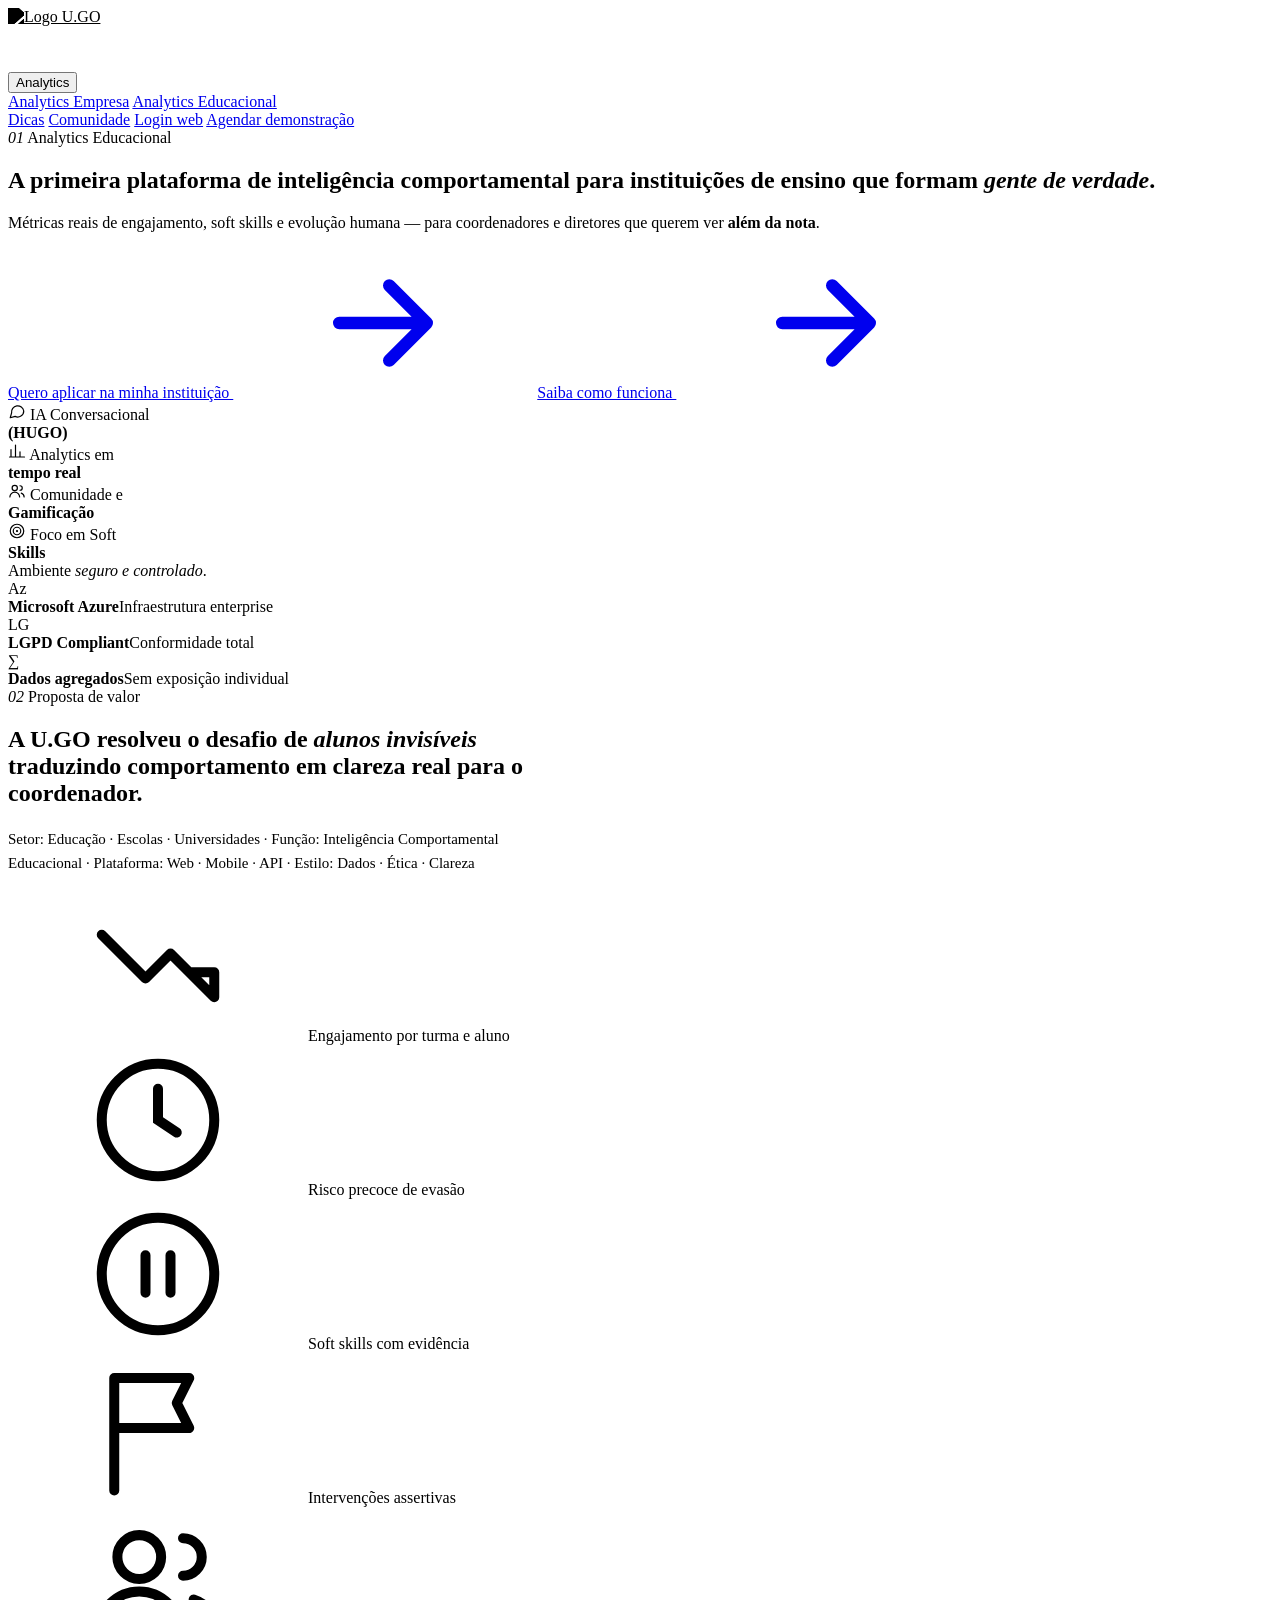
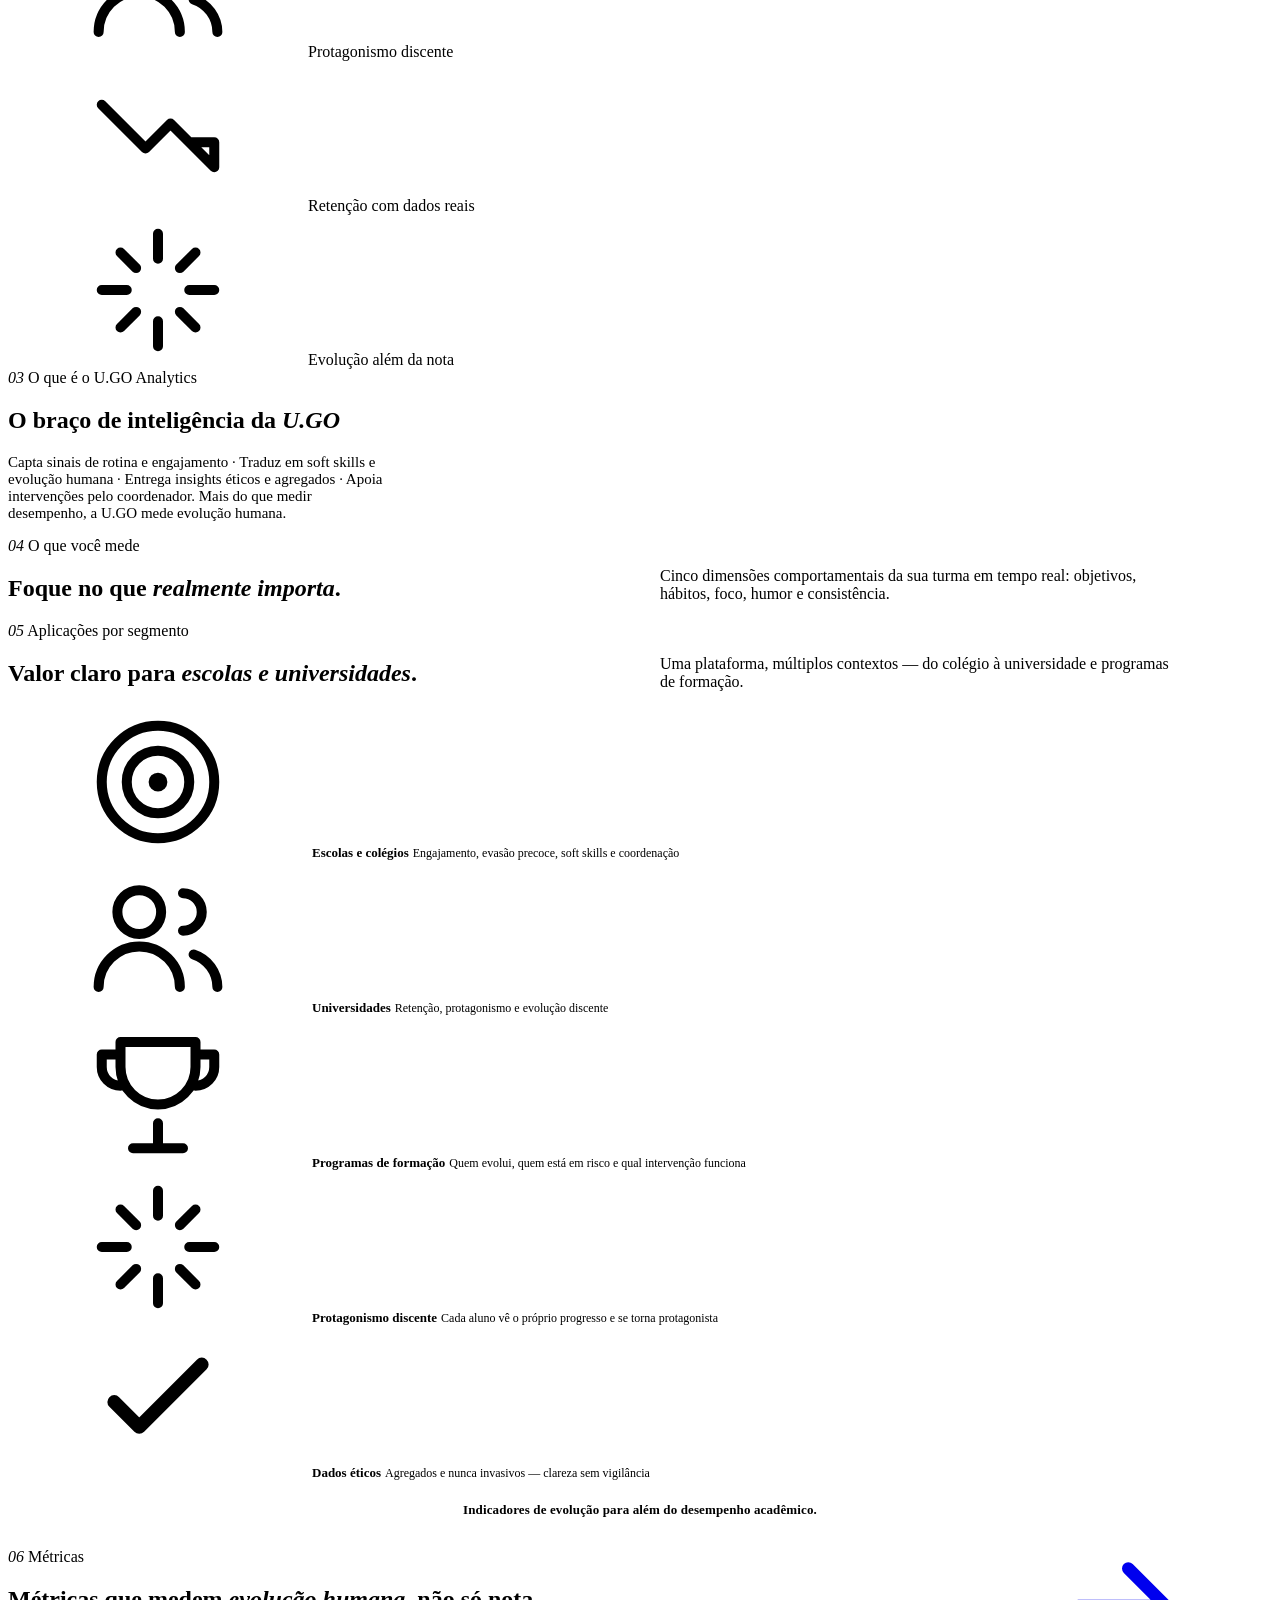
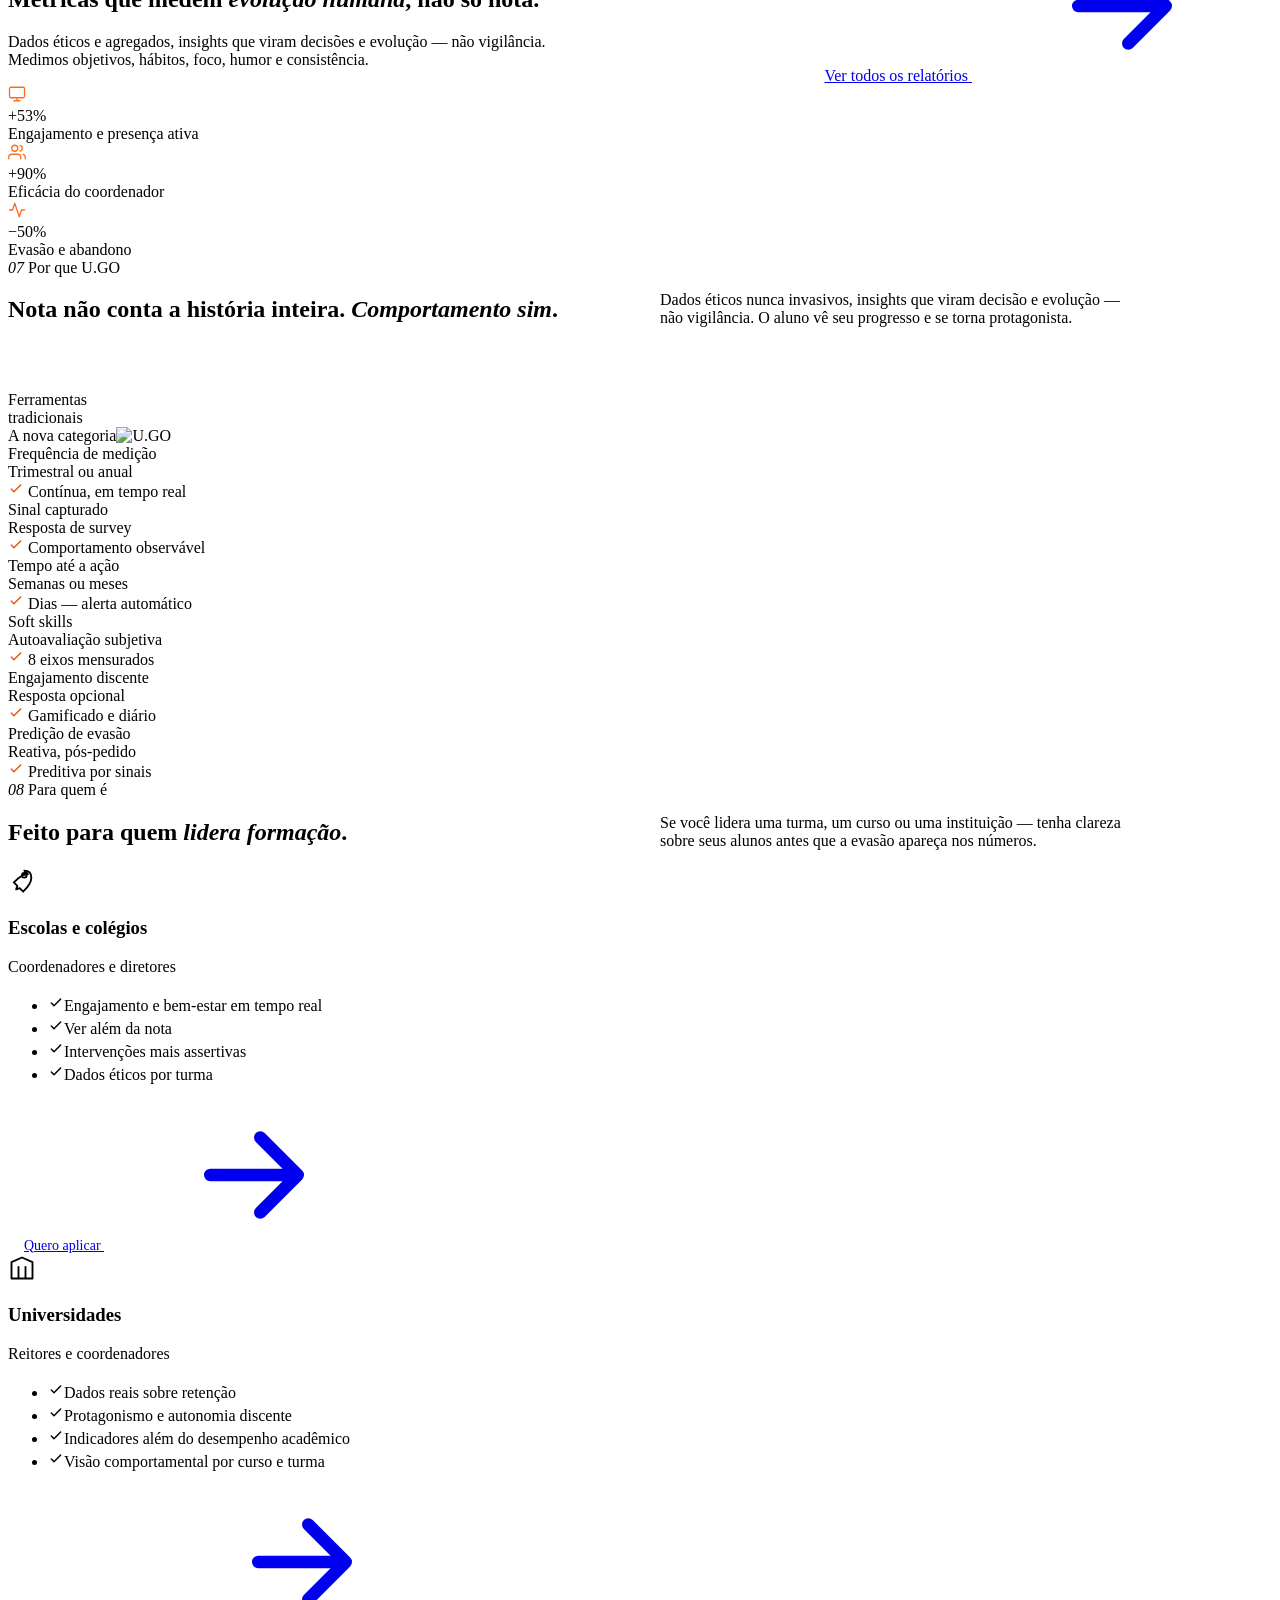
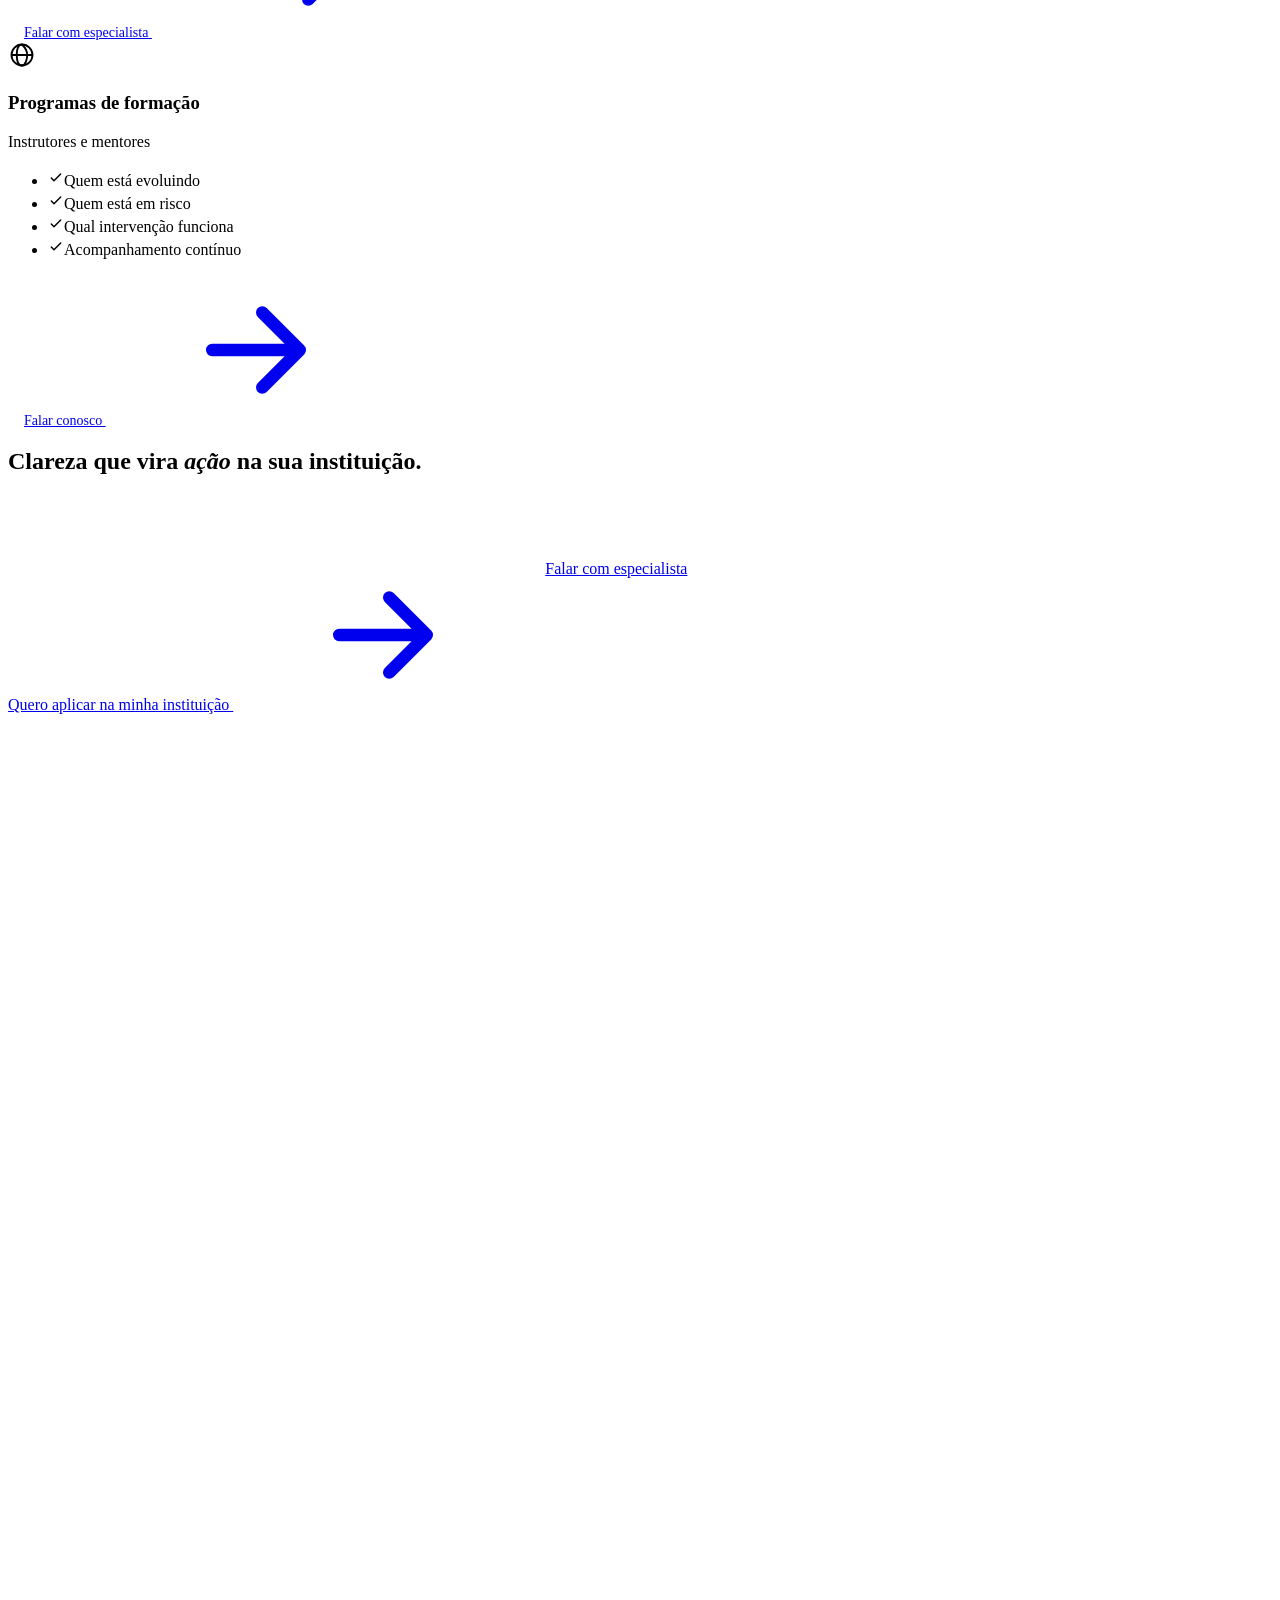
==== analytics-educacional/index.html @ 36e44393 "fix: add base href to index.html pages for correct CSS path resolution" ====
<!DOCTYPE html>
<html lang="pt-BR">
<head>
<meta charset="UTF-8">
<meta name="viewport" content="width=device-width, initial-scale=1.0">
<base href="/analytics-educacional/">
<title>U.GO Analytics Educacional — Inteligência comportamental para escolas e universidades</title>
<meta name="description" content="Métricas reais de engajamento, soft skills e evolução humana para coordenadores e diretores — sem expor o aluno individualmente.">
<link rel="canonical" href="https://www.ugoapp.com.br/analytics-educacional.html">
<link rel="icon" type="image/png" href="/ugo-logo.png" sizes="any">
<link rel="preconnect" href="https://fonts.googleapis.com">
<link rel="preconnect" href="https://fonts.gstatic.com" crossorigin>
<link href="https://fonts.googleapis.com/css2?family=Manrope:wght@300;400;500;600;700;800&family=Instrument+Serif:ital@0;1&display=swap" rel="stylesheet">
<link rel="stylesheet" href="styles.css?v=4">
<link rel="stylesheet" href="components/hero-visual.css">
<link rel="stylesheet" href="components/risco-panel.css">
<link rel="stylesheet" href="components/agentes-cards.css">
<link rel="stylesheet" href="components/softskills.css">
<link rel="stylesheet" href="components/comunidade.css">
<link rel="stylesheet" href="components/analytics-cards.css">
<link rel="stylesheet" href="components/cta-visual.css">
</head>
<body data-i18n-page="educacional">

<!-- ============================================
     SVG icon symbols (referenced via <use>)
============================================ -->
<svg width="0" height="0" style="position:absolute" aria-hidden="true">
  <defs>
    <symbol id="i-arrow-right" viewBox="0 0 24 24"><path d="M5 12h14M13 6l6 6-6 6" fill="none" stroke="currentColor" stroke-width="2" stroke-linecap="round" stroke-linejoin="round"/></symbol>
    <symbol id="i-arrow-up" viewBox="0 0 24 24"><path d="M12 19V5M6 11l6-6 6 6" fill="none" stroke="currentColor" stroke-width="2" stroke-linecap="round" stroke-linejoin="round"/></symbol>
    <symbol id="i-arrow-down" viewBox="0 0 24 24"><path d="M12 5v14M6 13l6 6 6-6" fill="none" stroke="currentColor" stroke-width="2" stroke-linecap="round" stroke-linejoin="round"/></symbol>
    <symbol id="i-chat" viewBox="0 0 24 24"><path d="M21 12a8 8 0 0 1-11.5 7.2L3 21l1.8-6.5A8 8 0 1 1 21 12Z" fill="none" stroke="currentColor" stroke-width="1.6" stroke-linecap="round" stroke-linejoin="round"/></symbol>
    <symbol id="i-bars" viewBox="0 0 24 24"><path d="M4 20V10M10 20V4M16 20v-7M22 20H2" fill="none" stroke="currentColor" stroke-width="1.6" stroke-linecap="round" stroke-linejoin="round"/></symbol>
    <symbol id="i-users" viewBox="0 0 24 24"><circle cx="9" cy="8" r="3.5" fill="none" stroke="currentColor" stroke-width="1.6"/><path d="M2.5 20a6.5 6.5 0 0 1 13 0M16 11a3 3 0 1 0 0-6M21.5 20a5.5 5.5 0 0 0-3.8-5.2" fill="none" stroke="currentColor" stroke-width="1.6" stroke-linecap="round"/></symbol>
    <symbol id="i-target" viewBox="0 0 24 24"><circle cx="12" cy="12" r="9" fill="none" stroke="currentColor" stroke-width="1.6"/><circle cx="12" cy="12" r="5" fill="none" stroke="currentColor" stroke-width="1.6"/><circle cx="12" cy="12" r="1.5" fill="currentColor"/></symbol>
    <symbol id="i-trend-down" viewBox="0 0 24 24"><path d="M3 7l7 7 4-4 7 7M21 17v-4h-4" fill="none" stroke="currentColor" stroke-width="1.6" stroke-linecap="round" stroke-linejoin="round"/></symbol>
    <symbol id="i-clock" viewBox="0 0 24 24"><circle cx="12" cy="12" r="9" fill="none" stroke="currentColor" stroke-width="1.6"/><path d="M12 7v5l3 2" fill="none" stroke="currentColor" stroke-width="1.6" stroke-linecap="round"/></symbol>
    <symbol id="i-pause" viewBox="0 0 24 24"><circle cx="12" cy="12" r="9" fill="none" stroke="currentColor" stroke-width="1.6"/><path d="M10 9v6M14 9v6" fill="none" stroke="currentColor" stroke-width="1.6" stroke-linecap="round"/></symbol>
    <symbol id="i-flag" viewBox="0 0 24 24"><path d="M5 22V4M5 4h12l-2 4 2 4H5" fill="none" stroke="currentColor" stroke-width="1.6" stroke-linecap="round" stroke-linejoin="round"/></symbol>
    <symbol id="i-handshake" viewBox="0 0 24 24"><path d="M3 12l4-4 3 2 3-3 3 3 5-1v6l-4 4-2-2-3 3-3-3-3 2-3-3z" fill="none" stroke="currentColor" stroke-width="1.6" stroke-linecap="round" stroke-linejoin="round"/></symbol>
    <symbol id="i-spark" viewBox="0 0 24 24"><path d="M12 3v4M12 17v4M3 12h4M17 12h4M6 6l2.5 2.5M15.5 15.5L18 18M18 6l-2.5 2.5M8.5 15.5L6 18" fill="none" stroke="currentColor" stroke-width="1.6" stroke-linecap="round"/></symbol>
    <symbol id="i-leaf" viewBox="0 0 24 24"><path d="M20 4c0 8-6 14-14 14v2M20 4c-7 0-12 4-14 10" fill="none" stroke="currentColor" stroke-width="1.6" stroke-linecap="round" stroke-linejoin="round"/></symbol>
    <symbol id="i-shield" viewBox="0 0 24 24"><path d="M12 3l8 3v6c0 5-4 8-8 9-4-1-8-4-8-9V6l8-3z" fill="none" stroke="currentColor" stroke-width="1.6" stroke-linecap="round" stroke-linejoin="round"/></symbol>
    <symbol id="i-brain" viewBox="0 0 24 24"><path d="M9 4a3 3 0 0 0-3 3v1a3 3 0 0 0-1 5 3 3 0 0 0 1 5v1a3 3 0 0 0 3 3M15 4a3 3 0 0 1 3 3v1a3 3 0 0 1 1 5 3 3 0 0 1-1 5v1a3 3 0 0 1-3 3M9 4v18M15 4v18" fill="none" stroke="currentColor" stroke-width="1.6" stroke-linecap="round" stroke-linejoin="round"/></symbol>
    <symbol id="i-check" viewBox="0 0 24 24"><path d="M5 12l4 4 10-10" fill="none" stroke="currentColor" stroke-width="2.2" stroke-linecap="round" stroke-linejoin="round"/></symbol>
    <symbol id="i-fire" viewBox="0 0 24 24"><path d="M12 3c1 4 5 5 5 10a5 5 0 1 1-10 0c0-3 2-4 2-7 2 1 3 0 3-3z" fill="none" stroke="currentColor" stroke-width="1.6" stroke-linecap="round" stroke-linejoin="round"/></symbol>
    <symbol id="i-trophy" viewBox="0 0 24 24"><path d="M8 21h8M12 17v4M6 4h12v4a6 6 0 0 1-12 0V4zM6 6H3v2a3 3 0 0 0 3 3M18 6h3v2a3 3 0 0 1-3 3" fill="none" stroke="currentColor" stroke-width="1.6" stroke-linecap="round" stroke-linejoin="round"/></symbol>
    <symbol id="i-gift" viewBox="0 0 24 24"><path d="M4 9h16v4H4zM4 13v8h16v-8M12 9v12M9 9a2.5 2.5 0 0 1 0-5c2 0 3 2 3 5-3 0-5-1-3-5M15 9a2.5 2.5 0 0 0 0-5c-2 0-3 2-3 5 3 0 5-1 3-5" fill="none" stroke="currentColor" stroke-width="1.6" stroke-linecap="round" stroke-linejoin="round"/></symbol>
    <symbol id="i-rocket" viewBox="0 0 24 24"><path d="M14 4c4 0 6 2 6 6 0 5-7 12-7 12l-3-3-3 1 1-3-3-3s7-7 12-7zM14 10a2 2 0 1 0 0-4 2 2 0 0 0 0 4z" fill="none" stroke="currentColor" stroke-width="1.6" stroke-linecap="round" stroke-linejoin="round"/></symbol>
    <symbol id="i-building" viewBox="0 0 24 24"><path d="M3 21V7l9-4 9 4v14M9 21V11M15 21V11M3 21h18" fill="none" stroke="currentColor" stroke-width="1.6" stroke-linecap="round" stroke-linejoin="round"/></symbol>
    <symbol id="i-globe" viewBox="0 0 24 24"><circle cx="12" cy="12" r="9" fill="none" stroke="currentColor" stroke-width="1.6"/><path d="M3 12h18M12 3c3 3 4.5 6 4.5 9S15 21 12 21s-4.5-3-4.5-9S9 3 12 3z" fill="none" stroke="currentColor" stroke-width="1.6"/></symbol>
    <symbol id="i-medal" viewBox="0 0 24 24"><circle cx="12" cy="15" r="6" fill="none" stroke="currentColor" stroke-width="1.6"/><path d="M9 3l3 6 3-6M9 3H6l3 6M15 3h3l-3 6" fill="none" stroke="currentColor" stroke-width="1.6" stroke-linejoin="round"/></symbol>
    <symbol id="i-doc" viewBox="0 0 24 24"><path d="M6 3h8l4 4v14H6zM14 3v4h4M9 13h6M9 17h6M9 9h3" fill="none" stroke="currentColor" stroke-width="1.6" stroke-linecap="round" stroke-linejoin="round"/></symbol>
    <symbol id="i-alert" viewBox="0 0 24 24"><path d="M12 3l10 17H2L12 3zM12 10v5M12 18v.5" fill="none" stroke="currentColor" stroke-width="1.6" stroke-linecap="round" stroke-linejoin="round"/></symbol>
    <symbol id="i-bulb" viewBox="0 0 24 24"><path d="M9 18h6M10 21h4M12 3a6 6 0 0 0-3 11c1 1 1 2 1 3h4c0-1 0-2 1-3a6 6 0 0 0-3-11z" fill="none" stroke="currentColor" stroke-width="1.6" stroke-linecap="round" stroke-linejoin="round"/></symbol>
    <symbol id="i-compass" viewBox="0 0 24 24"><circle cx="12" cy="12" r="9" fill="none" stroke="currentColor" stroke-width="1.6"/><path d="M16 8l-2 6-6 2 2-6 6-2z" fill="none" stroke="currentColor" stroke-width="1.6" stroke-linejoin="round"/></symbol>
  </defs>
</svg>

<!-- ============================================
     NAV
============================================ -->
<nav id="nav" class="nav">
  <a href="/index.html" class="nav-logo"><img src="/ugo-logo.png" alt="Logo U.GO" width="160" height="64" style="height:64px;width:auto;display:block;filter:brightness(0);"></a>
  <div class="nav-links">
    <div class="nav-dropdown">
      <button type="button" class="nav-dropdown-trigger" aria-haspopup="true" id="nav-analytics-trigger"><span data-i18n="nav.analytics">Analytics</span><span class="nav-dropdown-chevron" aria-hidden="true"></span></button>
      <div class="nav-dropdown-panel" role="menu" aria-labelledby="nav-analytics-trigger">
        <a href="/analytics-empresa" role="menuitem" data-i18n="nav.analyticsEmpresa">Analytics Empresa</a>
        <a href="/analytics-educacional" role="menuitem" data-i18n="nav.analyticsEducacional">Analytics Educacional</a>
      </div>
    </div>
    <a href="/index.html#statement-b2b" data-i18n="nav.tips">Dicas</a>
    <a href="#comunidade" data-i18n="nav.community">Comunidade</a>
    <a href="https://app.ugoapp.com.br" target="_blank" rel="noopener noreferrer" class="nav-login" data-i18n="nav.login">Login web</a>
    <a href="https://www.ugoapp.com.br" target="_blank" rel="noopener noreferrer" class="nav-cta" data-i18n="nav.cta">Agendar demonstração</a>
  </div>
</nav>

<!-- ============================================
     HERO
============================================ -->
<section class="hero">
  <div class="container hero__grid">
    <div>
      <div class="sec-num reveal">
        <span class="num"><em>01</em></span>
        <span class="rule"></span>
        <span class="label" data-i18n="ad.label01">Analytics Educacional</span>
      </div>
      <h1 class="reveal" data-delay="1" data-i18n="ad.hero.h1">A primeira plataforma de inteligência comportamental para instituições de ensino que formam <em>gente de verdade</em>.</h1>
      <p class="hero__sub reveal" data-delay="2" data-i18n="ad.hero.sub">Métricas reais de engajamento, soft skills e evolução humana — para coordenadores e diretores que querem ver <strong>além da nota</strong>.</p>
      <div class="hero__cta reveal" data-delay="3">
        <a href="#cta" class="btn btn--primary--brand" data-i18n="ad.hero.cta1">Quero aplicar na minha instituição <svg class="btn-icon"><use href="#i-arrow-right"/></svg></a>
        <a href="#agentes" class="btn btn--secondary" data-i18n="ad.hero.cta2">Saiba como funciona <svg class="btn-icon"><use href="#i-arrow-right"/></svg></a>
      </div>
      <div class="hero__chips reveal" data-delay="4">
        <div class="hero__chip">
          <span class="chip-icon"><svg class="icon icon--brand" style="width:18px;height:18px"><use href="#i-chat"/></svg></span>
          <span data-i18n="chip.hugo">IA Conversacional<br><b style="color:var(--ink);font-weight:600">(HUGO)</b></span>
        </div>
        <div class="hero__chip">
          <span class="chip-icon"><svg class="icon icon--brand" style="width:18px;height:18px"><use href="#i-bars"/></svg></span>
          <span data-i18n="chip.analytics">Analytics em<br><b style="color:var(--ink);font-weight:600">tempo real</b></span>
        </div>
        <div class="hero__chip">
          <span class="chip-icon"><svg class="icon icon--brand" style="width:18px;height:18px"><use href="#i-users"/></svg></span>
          <span data-i18n="chip.community">Comunidade e<br><b style="color:var(--ink);font-weight:600">Gamificação</b></span>
        </div>
        <div class="hero__chip">
          <span class="chip-icon"><svg class="icon icon--brand" style="width:18px;height:18px"><use href="#i-target"/></svg></span>
          <span data-i18n="chip.softskills">Foco em Soft<br><b style="color:var(--ink);font-weight:600">Skills</b></span>
        </div>
      </div>
    </div>
    <!-- visual composition -->
    <div class="hero__visual" id="hero-visual"></div>
  </div>
</section>

<!-- ============================================
     COMPLIANCE / TRUST STRIP
============================================ -->
<section class="compliance">
  <div class="container compliance__inner">
    <div class="compliance__title reveal" data-i18n="ad.compliance">Ambiente <em>seguro e controlado</em>.</div>
    <div class="compliance__badges">
      <div class="comp-badge reveal" data-delay="1">
        <span class="badge-mark">Az</span>
        <div><b data-i18n="ad.comp.azure">Microsoft Azure</b><span data-i18n="ad.comp.azureSub">Infraestrutura enterprise</span></div>
      </div>
      <div class="comp-badge reveal" data-delay="2">
        <span class="badge-mark">LG</span>
        <div><b data-i18n="ad.comp.lgpd">LGPD Compliant</b><span data-i18n="ad.comp.lgpdSub">Conformidade total</span></div>
      </div>
      <div class="comp-badge reveal" data-delay="3">
        <span class="badge-mark">∑</span>
        <div><b data-i18n="ad.comp.data">Dados agregados</b><span data-i18n="ad.comp.dataSub">Sem exposição individual</span></div>
      </div>
    </div>
  </div>
</section>

<!-- ============================================
     PROBLEMA
============================================ -->
<section class="section section-soft" id="problema">
  <div class="container">
    <div class="problem-grid">
      <div>
        <div class="sec-num reveal">
          <span class="num"><em>02</em></span>
          <span class="rule"></span>
          <span class="label" data-i18n="ad.s02.label">Proposta de valor</span>
        </div>
        <h2 class="reveal" data-delay="1" style="max-width:580px" data-i18n="ad.s02.h2">A U.GO resolveu o desafio de <em>alunos invisíveis</em> traduzindo comportamento em clareza real para o coordenador.</h2>
        <p class="mt-4 reveal" data-delay="2" style="max-width:560px;color:var(--ink-3);font-size:15px;line-height:1.65">Setor: Educação · Escolas · Universidades · Função: Inteligência Comportamental Educacional · Plataforma: Web · Mobile · API · Estilo: Dados · Ética · Clareza</p>
        <div class="dor-grid">
          <div class="dor-card lift"><span class="icon-wrap"><svg class="icon icon--ink3"><use href="#i-trend-down"/></svg></span><span data-i18n="ad.dor1">Engajamento por turma e aluno</span></div>
          <div class="dor-card lift"><span class="icon-wrap"><svg class="icon icon--ink3"><use href="#i-clock"/></svg></span><span data-i18n="ad.dor2">Risco precoce de evasão</span></div>
          <div class="dor-card lift"><span class="icon-wrap"><svg class="icon icon--ink3"><use href="#i-pause"/></svg></span><span data-i18n="ad.dor3">Soft skills com evidência</span></div>
          <div class="dor-card lift"><span class="icon-wrap"><svg class="icon icon--ink3"><use href="#i-flag"/></svg></span><span data-i18n="ad.dor4">Intervenções assertivas</span></div>
          <div class="dor-card lift"><span class="icon-wrap"><svg class="icon icon--ink3"><use href="#i-users"/></svg></span><span data-i18n="ad.dor5">Protagonismo discente</span></div>
          <div class="dor-card lift"><span class="icon-wrap"><svg class="icon icon--ink3"><use href="#i-trend-down"/></svg></span><span data-i18n="ad.dor6">Retenção com dados reais</span></div>
          <div class="dor-card lift"><span class="icon-wrap"><svg class="icon icon--ink3"><use href="#i-spark"/></svg></span><span data-i18n="ad.dor7">Evolução além da nota</span></div>
        </div>
      </div>
      <!-- right: risk panel -->
      <div id="risco-panel"></div>
    </div>
  </div>
</section>

<!-- ============================================
     AGENTES DE IA
============================================ -->
<section class="section" id="agentes">
  <div class="container">
    <div class="agentes-layout">
      <div>
        <div class="sec-num reveal">
          <span class="num"><em>03</em></span>
          <span class="rule"></span>
          <span class="label" data-i18n="ad.s03.label">O que é o U.GO Analytics</span>
        </div>
        <h2 class="reveal" data-delay="1" data-i18n="ad.s03.h2">O braço de inteligência da <em>U.GO</em></h2>
        <p class="mt-4" style="max-width:380px;color:var(--ink-3);font-size:15px">Capta sinais de rotina e engajamento · Traduz em soft skills e evolução humana · Entrega insights éticos e agregados · Apoia intervenções pelo coordenador. Mais do que medir desempenho, a U.GO mede evolução humana.</p>
      </div>
      <div class="agentes-cards" id="agentes-cards"></div>
    </div>
  </div>
</section>

<!-- ============================================
     SOFT SKILLS
============================================ -->
<section class="section section-soft" id="softskills">
  <div class="container">
    <div class="sec-num reveal">
      <span class="num"><em>04</em></span>
      <span class="rule"></span>
      <span class="label" data-i18n="ad.s04.label">O que você mede</span>
    </div>
    <div style="display:grid;grid-template-columns:1fr 1fr;gap:40px;align-items:start">
      <div>
        <h2 class="reveal" data-i18n="ad.s04.h2">Foque no que <em>realmente importa</em>.</h2>
      </div>
      <p class="reveal lead" data-delay="1" style="max-width:520px;margin-top:12px">Cinco dimensões comportamentais da sua turma em tempo real: objetivos, hábitos, foco, humor e consistência.</p>
    </div>

    <div class="softskills-grid mt-10" id="softskills-grid"></div>
  </div>
</section>

<!-- ============================================
     COMUNIDADE E GAMIFICAÇÃO
============================================ -->
<section class="section section-warm" id="comunidade">
  <div class="container">
    <div style="display:grid;grid-template-columns:1fr 1fr;gap:40px;align-items:end">
      <div>
        <div class="sec-num reveal">
          <span class="num"><em>05</em></span>
          <span class="rule"></span>
          <span class="label" data-i18n="ad.s05.label">Aplicações por segmento</span>
        </div>
        <h2 class="reveal" data-delay="1" data-i18n="ad.s05.h2">Valor claro para <em>escolas e universidades</em>.</h2>
      </div>
      <p class="reveal lead" data-delay="2" style="max-width:520px" data-i18n="ad.s05.p">Uma plataforma, múltiplos contextos — do colégio à universidade e programas de formação.</p>
    </div>

    <div class="comunidade-wrap mt-10">
      <div class="comunidade-grid" id="comunidade-grid"></div>
      <div class="mini-features">
        <div class="mini-feat">
          <span class="icon-wrap"><svg class="icon icon--brand"><use href="#i-target"/></svg></span>
          <span style="font-size:13px;font-weight:700;color:var(--ink)" data-i18n="ad.mini1t">Escolas e colégios</span>
          <span style="font-size:12px;color:var(--ink-3);line-height:1.5" data-i18n="ad.mini1d">Engajamento, evasão precoce, soft skills e coordenação</span>
        </div>
        <div class="mini-feat">
          <span class="icon-wrap"><svg class="icon icon--brand"><use href="#i-users"/></svg></span>
          <span style="font-size:13px;font-weight:700;color:var(--ink)" data-i18n="ad.mini2t">Universidades</span>
          <span style="font-size:12px;color:var(--ink-3);line-height:1.5" data-i18n="ad.mini2d">Retenção, protagonismo e evolução discente</span>
        </div>
        <div class="mini-feat">
          <span class="icon-wrap"><svg class="icon icon--brand"><use href="#i-trophy"/></svg></span>
          <span style="font-size:13px;font-weight:700;color:var(--ink)" data-i18n="ad.mini3t">Programas de formação</span>
          <span style="font-size:12px;color:var(--ink-3);line-height:1.5" data-i18n="ad.mini3d">Quem evolui, quem está em risco e qual intervenção funciona</span>
        </div>
        <div class="mini-feat">
          <span class="icon-wrap"><svg class="icon icon--brand"><use href="#i-spark"/></svg></span>
          <span style="font-size:13px;font-weight:700;color:var(--ink)" data-i18n="ad.mini4t">Protagonismo discente</span>
          <span style="font-size:12px;color:var(--ink-3);line-height:1.5" data-i18n="ad.mini4d">Cada aluno vê o próprio progresso e se torna protagonista</span>
        </div>
        <div class="mini-feat">
          <span class="icon-wrap"><svg class="icon icon--brand"><use href="#i-check"/></svg></span>
          <span style="font-size:13px;font-weight:700;color:var(--ink)" data-i18n="ad.mini5t">Dados éticos</span>
          <span style="font-size:12px;color:var(--ink-3);line-height:1.5" data-i18n="ad.mini5d">Agregados e nunca invasivos — clareza sem vigilância</span>
        </div>
      </div>
      <p style="font-size:13px;font-weight:600;color:var(--brand);margin-top:20px;text-align:center;letter-spacing:0.01em" data-i18n="ad.mini.result">Indicadores de evolução para além do desempenho acadêmico.</p>
    </div>
  </div>
</section>

<!-- ============================================
     ANALYTICS
============================================ -->
<section class="section" id="analytics">
  <div class="container">
    <div style="display:grid;grid-template-columns:1fr auto;gap:40px;align-items:end">
      <div>
        <div class="sec-num reveal">
          <span class="num"><em>06</em></span>
          <span class="rule"></span>
          <span class="label" data-i18n="ad.s06.label">Métricas</span>
        </div>
        <h2 class="reveal" data-delay="1" data-i18n="ad.s06.h2">Métricas que medem <em>evolução humana</em>, não só nota.</h2>
        <p class="reveal lead" data-delay="2" style="margin-top:18px;max-width:540px" data-i18n="ad.s06.p">Dados éticos e agregados, insights que viram decisões e evolução — não vigilância. Medimos objetivos, hábitos, foco, humor e consistência.</p>
      </div>
      <a href="#" class="link-arrow reveal" data-delay="3" data-i18n="ad.s06.link">Ver todos os relatórios <svg class="btn-icon"><use href="#i-arrow-right"/></svg></a>
    </div>

    <div class="kpi-row kpi-row--dash">
      <div class="card kpi-card kpi-card--dash">
        <div class="kpi-icon"><svg style="width:18px;height:18px;stroke:#FF6A1A;fill:none;stroke-width:1.7;stroke-linecap:round;stroke-linejoin:round" viewBox="0 0 24 24"><rect x="2" y="3" width="20" height="14" rx="2"/><path d="M8 21h8M12 17v4"/></svg></div>
        <div class="kpi-num">+53%</div>
        <div class="kpi-lbl" data-i18n="ad.kpi.p3">Engajamento e presença ativa</div>
      </div>
      <div class="card kpi-card kpi-card--dash">
        <div class="kpi-icon"><svg style="width:18px;height:18px;stroke:#FF6A1A;fill:none;stroke-width:1.7;stroke-linecap:round;stroke-linejoin:round" viewBox="0 0 24 24"><path d="M17 21v-2a4 4 0 0 0-4-4H5a4 4 0 0 0-4 4v2"/><circle cx="9" cy="7" r="4"/><path d="M23 21v-2a4 4 0 0 0-3-3.87M16 3.13a4 4 0 0 1 0 7.75"/></svg></div>
        <div class="kpi-num">+90%</div>
        <div class="kpi-lbl" data-i18n="ad.kpi.p2">Eficácia do coordenador</div>
      </div>
      <div class="card kpi-card kpi-card--dash">
        <div class="kpi-icon"><svg style="width:18px;height:18px;stroke:#FF6A1A;fill:none;stroke-width:1.7;stroke-linecap:round;stroke-linejoin:round" viewBox="0 0 24 24"><polyline points="22 12 18 12 15 21 9 3 6 12 2 12"/></svg></div>
        <div class="kpi-num">−50%</div>
        <div class="kpi-lbl" data-i18n="ad.kpi.p4">Evasão e abandono</div>
      </div>
    </div>

    <div class="analytics-grid" id="analytics-grid"></div>
  </div>
</section>

<!-- ============================================
     COMPARATIVO
============================================ -->
<section class="section" id="comparativo">
  <div class="container">
    <div style="display:grid;grid-template-columns:1fr 1fr;gap:40px;align-items:end;margin-bottom:48px">
      <div>
        <div class="sec-num reveal">
          <span class="num"><em>07</em></span>
          <span class="rule"></span>
          <span class="label" data-i18n="ad.s07.label">Por que U.GO</span>
        </div>
        <h2 class="reveal" data-delay="1" data-i18n="ad.s07.h2">Nota não conta a história inteira. <em>Comportamento sim</em>.</h2>
      </div>
      <p class="reveal lead" data-delay="2" style="max-width:480px" data-i18n="ad.s07.p">Dados éticos nunca invasivos, insights que viram decisão e evolução — não vigilância. O aluno vê seu progresso e se torna protagonista.</p>
    </div>

    <div class="compare-table reveal" data-delay="2">
      <div></div>
      <div class="ct-head" data-i18n="ad.comp.trad">Ferramentas<br>tradicionais</div>
      <div class="ct-head ct-head--ugo"><span data-i18n="ad.comp.newCat">A nova categoria</span><img src="logo-ugo-branca.png" alt="U.GO" class="ct-logo-ugo"></div>

      <div class="ct-feature" data-i18n="ad.comp.f1">Frequência de medição</div>
      <div class="ct-cell--bad" data-i18n="ad.comp.f1bad">Trimestral ou anual</div>
      <div class="ct-cell--good"><svg style="width:16px;height:16px;stroke:#E45A12;fill:none;stroke-width:2.2;stroke-linecap:round;stroke-linejoin:round" viewBox="0 0 24 24"><path d="M5 12l4 4 10-10"/></svg> <span data-i18n="ad.comp.f1good">Contínua, em tempo real</span></div>

      <div class="ct-feature" data-i18n="ad.comp.f2">Sinal capturado</div>
      <div class="ct-cell--bad" data-i18n="ad.comp.f2bad">Resposta de survey</div>
      <div class="ct-cell--good"><svg style="width:16px;height:16px;stroke:#E45A12;fill:none;stroke-width:2.2;stroke-linecap:round;stroke-linejoin:round" viewBox="0 0 24 24"><path d="M5 12l4 4 10-10"/></svg> <span data-i18n="ad.comp.f2good">Comportamento observável</span></div>

      <div class="ct-feature" data-i18n="ad.comp.f3">Tempo até a ação</div>
      <div class="ct-cell--bad" data-i18n="ad.comp.f3bad">Semanas ou meses</div>
      <div class="ct-cell--good"><svg style="width:16px;height:16px;stroke:#E45A12;fill:none;stroke-width:2.2;stroke-linecap:round;stroke-linejoin:round" viewBox="0 0 24 24"><path d="M5 12l4 4 10-10"/></svg> <span data-i18n="ad.comp.f3good">Dias — alerta automático</span></div>

      <div class="ct-feature" data-i18n="ad.comp.f4">Soft skills</div>
      <div class="ct-cell--bad" data-i18n="ad.comp.f4bad">Autoavaliação subjetiva</div>
      <div class="ct-cell--good"><svg style="width:16px;height:16px;stroke:#E45A12;fill:none;stroke-width:2.2;stroke-linecap:round;stroke-linejoin:round" viewBox="0 0 24 24"><path d="M5 12l4 4 10-10"/></svg> <span data-i18n="ad.comp.f4good">8 eixos mensurados</span></div>

      <div class="ct-feature" data-i18n="ad.comp.f5">Engajamento discente</div>
      <div class="ct-cell--bad" data-i18n="ad.comp.f5bad">Resposta opcional</div>
      <div class="ct-cell--good"><svg style="width:16px;height:16px;stroke:#E45A12;fill:none;stroke-width:2.2;stroke-linecap:round;stroke-linejoin:round" viewBox="0 0 24 24"><path d="M5 12l4 4 10-10"/></svg> <span data-i18n="ad.comp.f5good">Gamificado e diário</span></div>

      <div class="ct-feature" data-i18n="ad.comp.f6">Predição de evasão</div>
      <div class="ct-cell--bad" data-i18n="ad.comp.f6bad">Reativa, pós-pedido</div>
      <div class="ct-cell--good"><svg style="width:16px;height:16px;stroke:#E45A12;fill:none;stroke-width:2.2;stroke-linecap:round;stroke-linejoin:round" viewBox="0 0 24 24"><path d="M5 12l4 4 10-10"/></svg> <span data-i18n="ad.comp.f6good">Preditiva por sinais</span></div>
    </div>
  </div>
</section>

<!-- ============================================
     CASOS DE USO
============================================ -->
<section class="section section-soft" id="casos">
  <div class="container">
    <div style="display:grid;grid-template-columns:1fr 1fr;gap:40px;align-items:end">
      <div>
        <div class="sec-num reveal">
          <span class="num"><em>08</em></span>
          <span class="rule"></span>
          <span class="label" data-i18n="ad.s08.label">Para quem é</span>
        </div>
        <h2 class="reveal" data-delay="1" data-i18n="ad.s08.h2">Feito para quem <em>lidera formação</em>.</h2>
      </div>
      <p class="reveal lead" data-delay="2" style="max-width:480px" data-i18n="ad.s08.p">Se você lidera uma turma, um curso ou uma instituição — tenha clareza sobre seus alunos antes que a evasão apareça nos números.</p>
    </div>

    <div class="casos-grid mt-10">
      <article class="card caso-card lift-lg lift">
        <div class="caso-ic"><svg class="icon icon--brand" style="width:28px;height:28px"><use href="#i-rocket"/></svg></div>
        <div>
          <h3 data-i18n="ad.caso.c1t">Escolas e colégios</h3>
          <div class="caso-sub mt-2" data-i18n="ad.caso.c1s">Coordenadores e diretores</div>
        </div>
        <ul class="flex-1">
          <li><svg class="icon icon--brand" style="width:16px;height:16px;margin-top:3px"><use href="#i-check"/></svg><span data-i18n="ad.caso.c1l1">Engajamento e bem-estar em tempo real</span></li>
          <li><svg class="icon icon--brand" style="width:16px;height:16px;margin-top:3px"><use href="#i-check"/></svg><span data-i18n="ad.caso.c1l2">Ver além da nota</span></li>
          <li><svg class="icon icon--brand" style="width:16px;height:16px;margin-top:3px"><use href="#i-check"/></svg><span data-i18n="ad.caso.c1l3">Intervenções mais assertivas</span></li>
          <li><svg class="icon icon--brand" style="width:16px;height:16px;margin-top:3px"><use href="#i-check"/></svg><span data-i18n="ad.caso.c1l4">Dados éticos por turma</span></li>
        </ul>
        <a href="#cta" class="btn btn--secondary" style="align-self:flex-start;padding:11px 16px;font-size:14px" data-i18n="ad.caso.c1btn">Quero aplicar <svg class="btn-icon"><use href="#i-arrow-right"/></svg></a>
      </article>

      <article class="card caso-card lift-lg lift" style="background: linear-gradient(180deg, var(--brand-ghost) 0%, white 50%)">
        <div class="caso-ic" style="background:white;border:1px solid var(--brand-soft)"><svg class="icon icon--brand" style="width:28px;height:28px"><use href="#i-building"/></svg></div>
        <div>
          <h3 data-i18n="ad.caso.c2t">Universidades</h3>
          <div class="caso-sub mt-2" data-i18n="ad.caso.c2s">Reitores e coordenadores</div>
        </div>
        <ul class="flex-1">
          <li><svg class="icon icon--brand" style="width:16px;height:16px;margin-top:3px"><use href="#i-check"/></svg><span data-i18n="ad.caso.c2l1">Dados reais sobre retenção</span></li>
          <li><svg class="icon icon--brand" style="width:16px;height:16px;margin-top:3px"><use href="#i-check"/></svg><span data-i18n="ad.caso.c2l2">Protagonismo e autonomia discente</span></li>
          <li><svg class="icon icon--brand" style="width:16px;height:16px;margin-top:3px"><use href="#i-check"/></svg><span data-i18n="ad.caso.c2l3">Indicadores além do desempenho acadêmico</span></li>
          <li><svg class="icon icon--brand" style="width:16px;height:16px;margin-top:3px"><use href="#i-check"/></svg><span data-i18n="ad.caso.c2l4">Visão comportamental por curso e turma</span></li>
        </ul>
        <a href="#cta" class="btn btn--primary" style="align-self:flex-start;padding:11px 16px;font-size:14px" data-i18n="ad.caso.c2btn">Falar com especialista <svg class="btn-icon"><use href="#i-arrow-right"/></svg></a>
      </article>

      <article class="card caso-card lift-lg lift">
        <div class="caso-ic"><svg class="icon icon--brand" style="width:28px;height:28px"><use href="#i-globe"/></svg></div>
        <div>
          <h3 data-i18n="ad.caso.c3t">Programas de formação</h3>
          <div class="caso-sub mt-2" data-i18n="ad.caso.c3s">Instrutores e mentores</div>
        </div>
        <ul class="flex-1">
          <li><svg class="icon icon--brand" style="width:16px;height:16px;margin-top:3px"><use href="#i-check"/></svg><span data-i18n="ad.caso.c3l1">Quem está evoluindo</span></li>
          <li><svg class="icon icon--brand" style="width:16px;height:16px;margin-top:3px"><use href="#i-check"/></svg><span data-i18n="ad.caso.c3l2">Quem está em risco</span></li>
          <li><svg class="icon icon--brand" style="width:16px;height:16px;margin-top:3px"><use href="#i-check"/></svg><span data-i18n="ad.caso.c3l3">Qual intervenção funciona</span></li>
          <li><svg class="icon icon--brand" style="width:16px;height:16px;margin-top:3px"><use href="#i-check"/></svg><span data-i18n="ad.caso.c3l4">Acompanhamento contínuo</span></li>
        </ul>
        <a href="#cta" class="btn btn--secondary" style="align-self:flex-start;padding:11px 16px;font-size:14px" data-i18n="ad.caso.c3btn">Falar conosco <svg class="btn-icon"><use href="#i-arrow-right"/></svg></a>
      </article>
    </div>
  </div>
</section>

<!-- ============================================
     CTA FINAL
============================================ -->
<section class="cta-final" id="cta">
  <div class="container cta-final__grid">
    <div>
      <h2 class="reveal" data-i18n="ad.cta.h2">Clareza que vira <em>ação</em> na sua instituição.</h2>
      <p class="reveal" data-delay="1" style="margin-top:16px;max-width:480px;color:rgba(255,255,255,.65);font-size:15px;line-height:1.65">Implemente a U.GO Analytics na sua instituição em menos de 48 horas. Sem configuração complexa. Com suporte do início ao fim.</p>
      <div class="mt-8 reveal" data-delay="2" style="display:flex;gap:12px;flex-wrap:wrap">
        <a href="#" class="btn btn--primary--brand">Quero aplicar na minha instituição <svg class="btn-icon"><use href="#i-arrow-right"/></svg></a>
        <a href="#" class="btn btn--ghost-dark" data-i18n="ad.cta.btn2">Falar com especialista</a>
      </div>
    </div>
    <div id="cta-visual" style="position:relative;min-height:280px"></div>
  </div>
</section>

<!-- ══════════════ FOOTER CINEMATOGRÁFICO ══════════════ -->
<style>
  .cf-curtain {
    position: relative;
    height: 100vh;
    width: 100%;
    clip-path: polygon(0% 0, 100% 0%, 100% 100%, 0 100%);
  }
  .cf-footer {
    position: fixed;
    bottom: 0; left: 0;
    width: 100%; height: 100vh;
    background: #111110;
    color: #fff;
    display: flex;
    flex-direction: column;
    justify-content: space-between;
    font-family: 'Manrope', sans-serif;
    padding: 0 clamp(1.5rem, 5vw, 4rem);
  }
  .cf-content {
    position: relative; z-index: 10;
    display: flex; flex-direction: column;
    align-items: center; justify-content: center;
    flex: 1;
    opacity: 0;
    gap: 2rem;
  }
  .cf-logo { font-size: 1.5rem; font-weight: 800; letter-spacing: -0.04em; color: #fff; }
  .cf-logo-dot { color: #FF5C2A; }
  .cf-tagline {
    font-size: clamp(0.9rem, 1.5vw, 1.1rem);
    color: rgba(255,255,255,0.4);
    text-align: center; max-width: 36ch;
  }
  .cf-links-grid {
    display: grid;
    grid-template-columns: repeat(3, 1fr);
    gap: 2rem 4rem;
    border-top: 1px solid rgba(255,255,255,0.08);
    padding-top: 2rem;
    width: 100%; max-width: 700px;
  }
  .cf-col-title {
    font-size: 0.65rem; font-weight: 700;
    letter-spacing: 0.12em; text-transform: uppercase;
    color: rgba(255,255,255,0.3);
    margin-bottom: 0.75rem;
  }
  .cf-col a {
    display: block; text-decoration: none;
    font-size: 0.88rem; color: rgba(255,255,255,0.55);
    margin-bottom: 0.5rem;
    transition: color 0.2s;
  }
  .cf-col a:hover { color: #fff; }
  .cf-btns { display: flex; gap: 1rem; flex-wrap: wrap; justify-content: center; }
  .cf-btn {
    display: inline-flex; align-items: center; gap: 0.5rem;
    padding: 0.75rem 1.75rem; border-radius: 100px;
    font-size: 0.88rem; font-weight: 700;
    text-decoration: none; color: #fff;
    background: rgba(255,255,255,0.08);
    border: 1px solid rgba(255,255,255,0.12);
    transition: background 0.2s, border-color 0.2s;
  }
  .cf-btn:hover { background: rgba(255,255,255,0.15); border-color: rgba(255,255,255,0.25); }
  .cf-btn.accent { background: #FF5C2A; border-color: #FF5C2A; }
  .cf-btn.accent:hover { background: #e04d22; }
  .cf-bottom {
    position: relative; z-index: 20;
    display: flex; align-items: center; justify-content: space-between;
    padding: 1.25rem 0 2rem;
    border-top: 1px solid rgba(255,255,255,0.06);
    gap: 1rem;
  }
  .cf-copy { font-size: 0.72rem; color: rgba(255,255,255,0.25); }
  .cf-totop {
    width: 40px; height: 40px; border-radius: 50%;
    background: rgba(255,255,255,0.05);
    border: 1px solid rgba(255,255,255,0.1);
    display: flex; align-items: center; justify-content: center;
    cursor: pointer; color: rgba(255,255,255,0.4);
    transition: all 0.3s ease;
  }
  .cf-totop:hover { color: #fff; background: rgba(255,255,255,0.1); }
</style>

<div class="cf-curtain">
  <footer class="cf-footer">
    <div class="cf-content" id="cfContent">
      <img src="/ugo-logo.png" alt="U.GO" style="height:48px;width:auto;filter:brightness(0) invert(1);">
      <p class="cf-tagline" data-i18n="footer.tagline">A plataforma de inteligência comportamental que transforma seus sonhos em ações diárias.</p>

      <div class="cf-btns">
        <a href="https://apps.apple.com" target="_blank" class="cf-btn accent">
          <svg width="18" height="18" viewBox="0 0 24 24" fill="currentColor"><path d="M17.05 20.28c-.98.95-2.05.8-3.08.35-1.09-.46-2.09-.48-3.24 0-1.44.62-2.2.44-3.06-.35C2.79 15.25 3.51 7.59 9.05 7.31c1.35.07 2.29.74 3.08.8 1.18-.04 2.26-.79 3.59-.76 1.56.04 2.87.67 3.55 1.76-3.13 1.77-2.62 5.92.35 7.14-.65 1.58-1.57 3.1-2.57 4.03zm-3.21-14.7c-.55 1.4-1.89 2.37-3.25 2.28.09-1.5 1.05-2.82 2.38-3.4 1.25-.57 2.66-.41 3.25.04-.15.35-.26.72-.38 1.08z"/></svg>
          <span data-i18n="footer.ios">Baixar para iOS</span>
        </a>
        <a href="https://play.google.com" target="_blank" class="cf-btn">
          <svg width="18" height="18" viewBox="0 0 24 24" fill="currentColor"><path d="M17.523 15.34c-.55 0-1-.45-1-1s.45-1 1-1 1 .45 1 1-.45 1-1 1m-11.05 0c-.55 0-1-.45-1-1s.45-1 1-1 1 .45 1 1-.45 1-1 1m11.4-6.02l2-3.46a.42.42 0 00-.72-.43l-2.02 3.5C15.59 8.24 13.85 7.85 12 7.85s-3.59.39-5.14 1.1L4.84 5.45a.42.42 0 00-.72.43l2 3.46C2.69 11.19.34 14.66 0 18.76h24c-.34-4.1-2.69-7.57-6.12-9.44"/></svg>
          <span data-i18n="footer.android">Baixar para Android</span>
        </a>
      </div>

      <div class="cf-links-grid">
        <div class="cf-col">
          <div class="cf-col-title" data-i18n="footer.col1">Produto</div>
          <a href="/analytics-empresa" data-i18n="footer.analytics1">Analytics Empresa</a>
          <a href="/analytics-educacional" data-i18n="footer.analytics2">Analytics Educacional</a>
          <a href="#comunidade" data-i18n="footer.community">Comunidade</a>
          <a href="#softskills" data-i18n="footer.softskills">Soft Skills</a>
          <a href="#agentes" data-i18n="footer.agents">Agentes de IA</a>
        </div>
        <div class="cf-col">
          <div class="cf-col-title" data-i18n="footer.col2">Legal</div>
          <a href="/politica-de-privacidade.html" data-i18n="footer.privacyFull">Política de Privacidade</a>
          <a href="/termos-de-uso.html" data-i18n="footer.termsFull">Termos de Uso</a>
          <a href="#" data-i18n="ae.footer.lgpd">LGPD</a>
        </div>
        <div class="cf-col">
          <div class="cf-col-title">Redes</div>
          <a href="https://www.instagram.com/u.goapp/" target="_blank" rel="noopener noreferrer">Instagram</a>
          <a href="https://www.linkedin.com/company/93248000/" target="_blank" rel="noopener noreferrer">LinkedIn</a>
          <a href="https://www.tiktok.com/tag/ugoapp" target="_blank" rel="noopener noreferrer">TikTok</a>
          <a href="https://www.ugoapp.com.br" target="_blank" rel="noopener noreferrer">data-i18n="ae.footer.official">Site Oficial</a>
        </div>
      </div>
    </div>

    <div class="cf-bottom">
      <span class="cf-copy">© 2026 U.GO — Todos os direitos reservados.</span>
      <button class="cf-totop" id="cfToTop" aria-label="Voltar ao topo">
        <svg width="16" height="16" viewBox="0 0 24 24" fill="none" stroke="currentColor" stroke-width="2" stroke-linecap="round" stroke-linejoin="round"><path d="M5 10l7-7m0 0l7 7m-7-7v18"/></svg>
      </button>
    </div>
  </footer>
</div>

<!-- ============================================
     Visual components (inline JS modules)
============================================ -->
<script src="/i18n.js"></script>
<script src="https://cdnjs.cloudflare.com/ajax/libs/gsap/3.12.2/gsap.min.js"></script>
<script src="https://cdnjs.cloudflare.com/ajax/libs/gsap/3.12.2/ScrollTrigger.min.js"></script>
<script src="image-slot.js"></script>
<script src="components/hero-visual.js"></script>
<script src="components/risco-panel.js"></script>
<script src="components/agentes-cards.js"></script>
<script src="components/brain-orb.js"></script>
<script src="components/softskills.js"></script>
<script src="components/comunidade.js"></script>
<script src="components/analytics-cards.js"></script>
<script src="components/cta-visual.js"></script>

<script>
// nav scroll style + hide on scroll down
(function(){
  const nav = document.getElementById('nav');
  let lastY = 0;
  const update = () => {
    const y = window.scrollY;
    nav.classList.toggle('scrolled', y > 80);
    nav.classList.toggle('hidden', y > lastY && y > 500);
    lastY = y;
  };
  update();
  window.addEventListener('scroll', update, { passive: true });
})();

// ── CINEMATIC FOOTER ──
(function () {
  if (typeof gsap === 'undefined' || typeof ScrollTrigger === 'undefined') return;
  gsap.registerPlugin(ScrollTrigger);
  const cfContent = document.getElementById('cfContent');
  const curtain   = document.querySelector('.cf-curtain');
  const toTopBtn  = document.getElementById('cfToTop');
  if (cfContent && curtain) {
    gsap.fromTo(cfContent,
      { y: 60, opacity: 0 },
      { y: 0,  opacity: 1,
        ease: 'power3.out',
        scrollTrigger: {
          trigger: curtain,
          start: 'top 45%',
          end:   'bottom bottom',
          scrub: 1
        }
      }
    );
  }
  if (toTopBtn) {
    toTopBtn.addEventListener('click', () => window.scrollTo({ top: 0, behavior: 'smooth' }));
  }
})();

// scroll reveal — auto-flag direct children of sections + .reveal elements
(function(){
  // auto-add reveal to common content blocks if author didn't already
  const auto = [
    '.dor-card', '.agente', '.card', '.caso-card',
    '.kpi-card', '.compare-table > div', '.mini-feat'
  ];
  document.querySelectorAll(auto.join(',')).forEach((el, i) => {
    if (!el.classList.contains('reveal')) {
      el.classList.add('reveal');
      const d = (i % 4);
      if (d > 0) el.setAttribute('data-delay', String(d));
    }
  });
  const io = new IntersectionObserver(entries => {
    entries.forEach(e => {
      if (e.isIntersecting) {
        e.target.classList.add('is-in');
        io.unobserve(e.target);
      }
    });
  }, { threshold: 0.08, rootMargin: '0px 0px -40px 0px' });
  document.querySelectorAll('.reveal').forEach(el => io.observe(el));
})();
</script>

<script>UgoI18n.init();</script>
</body>
</html>
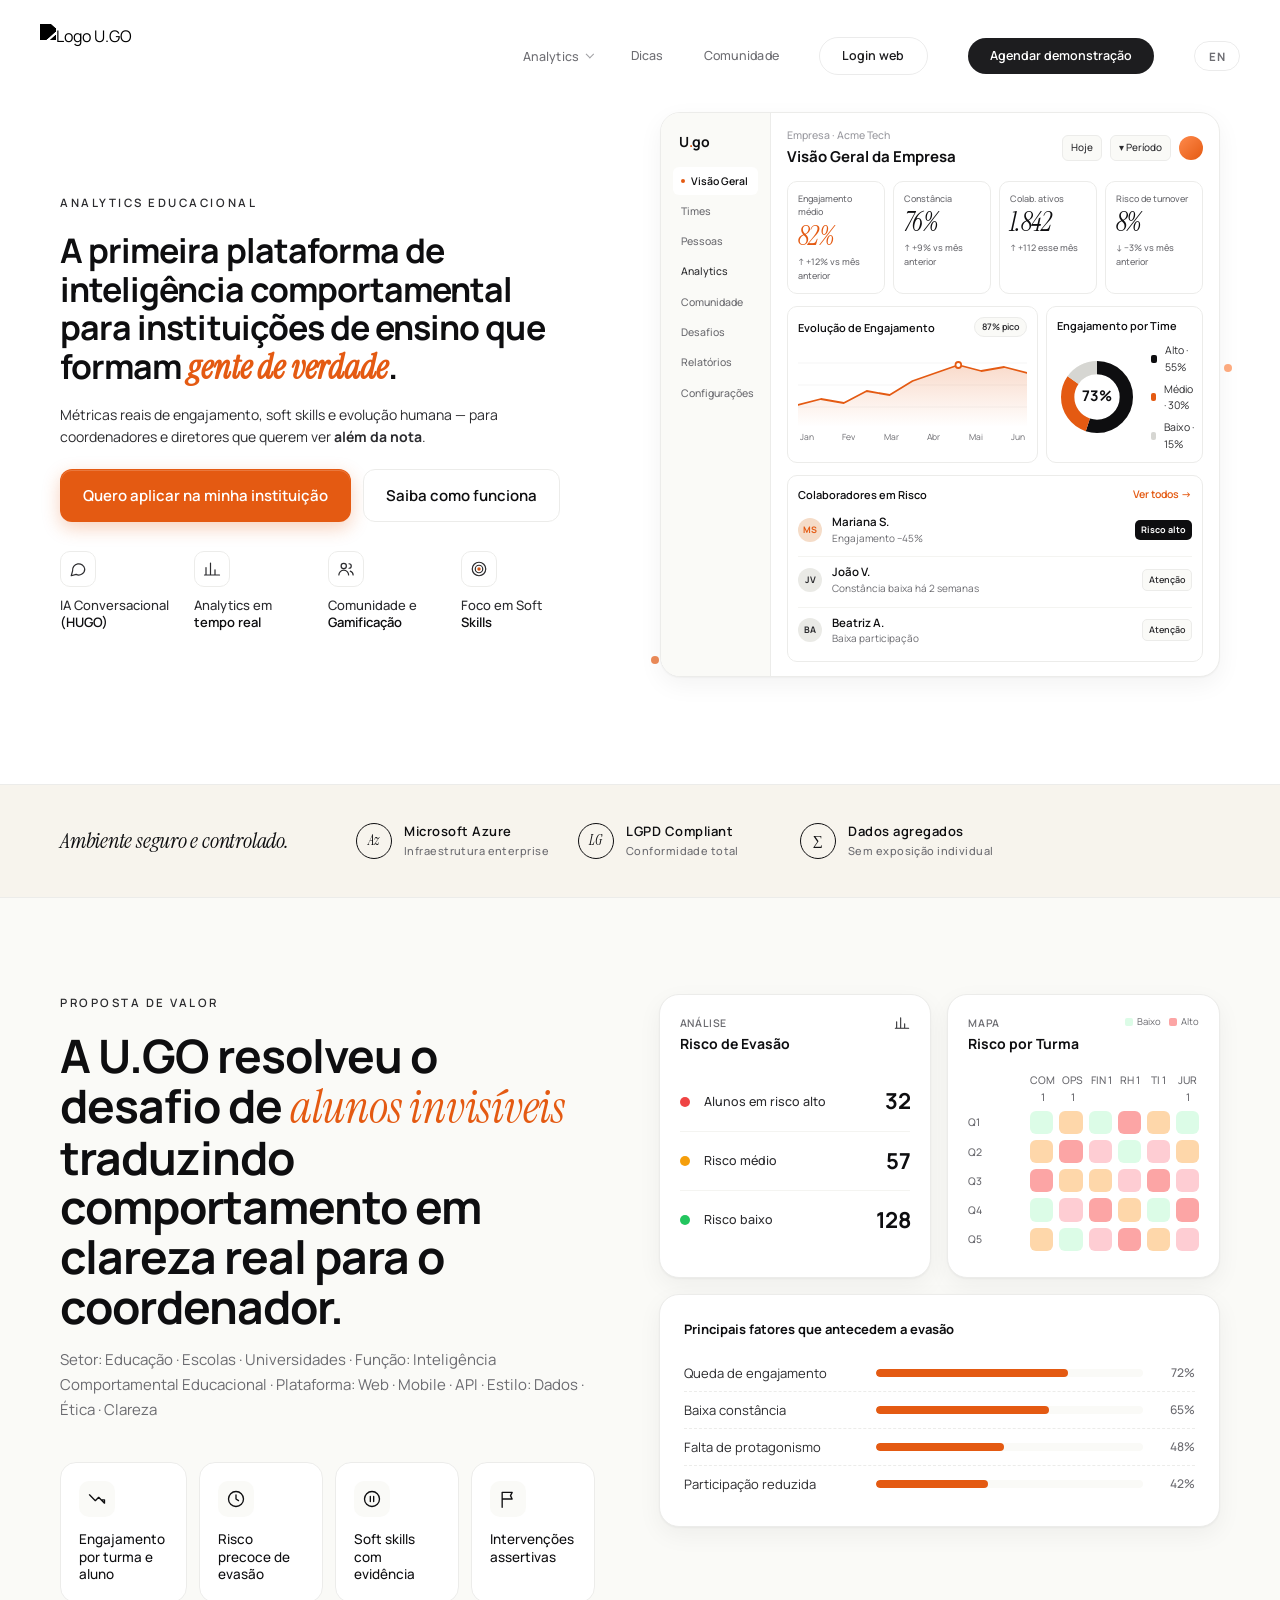
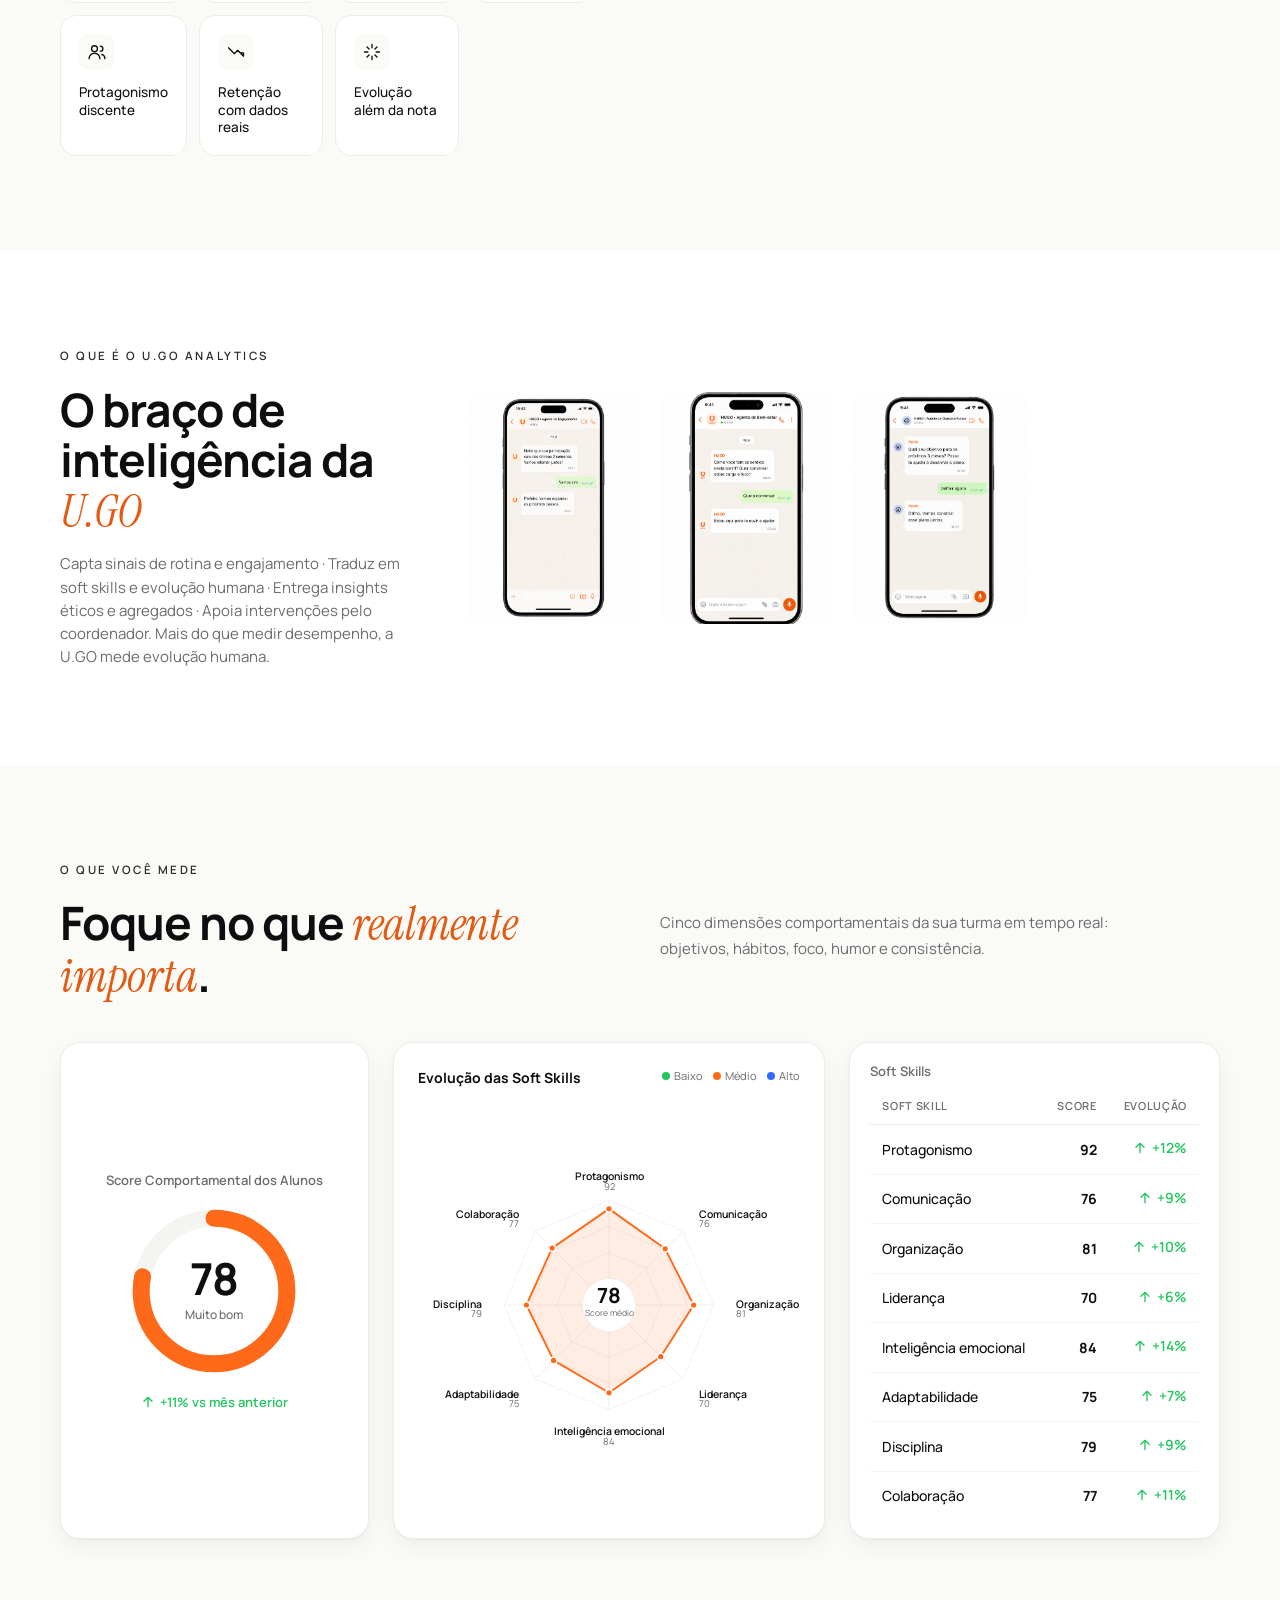
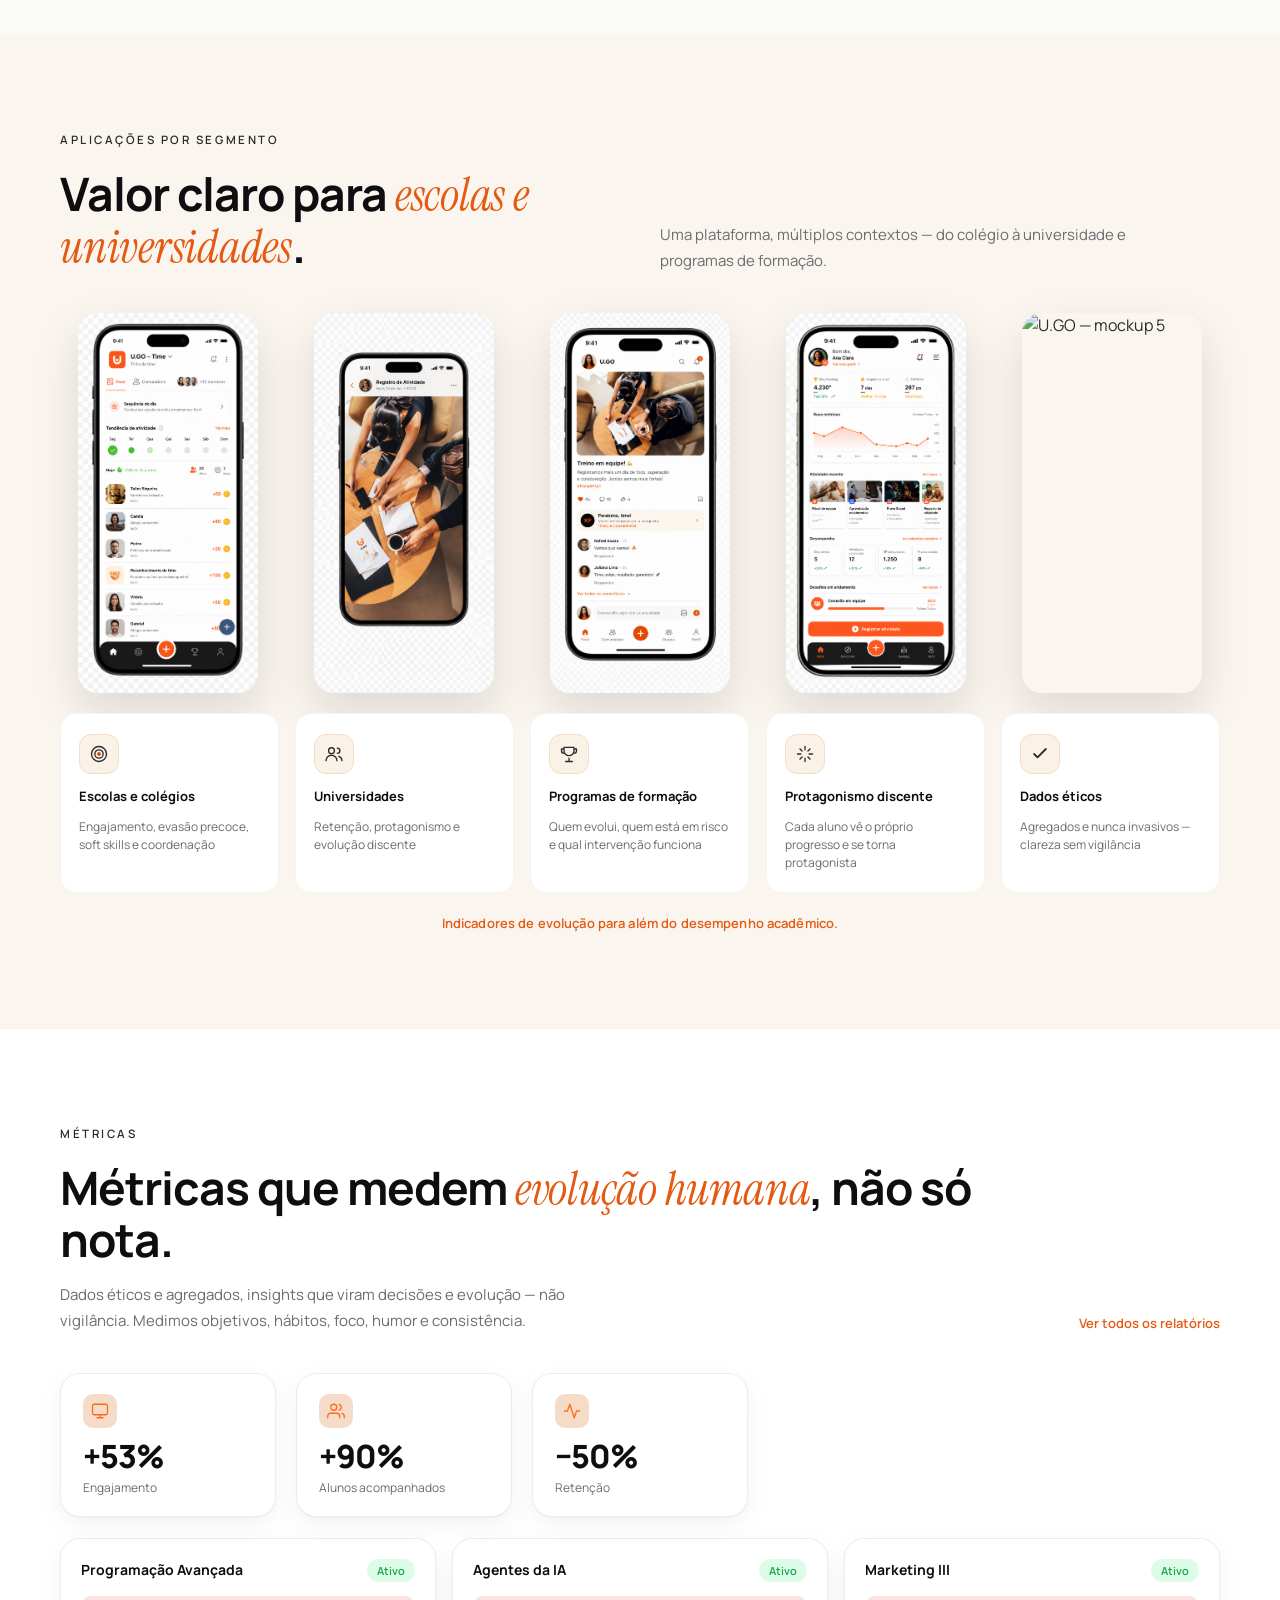
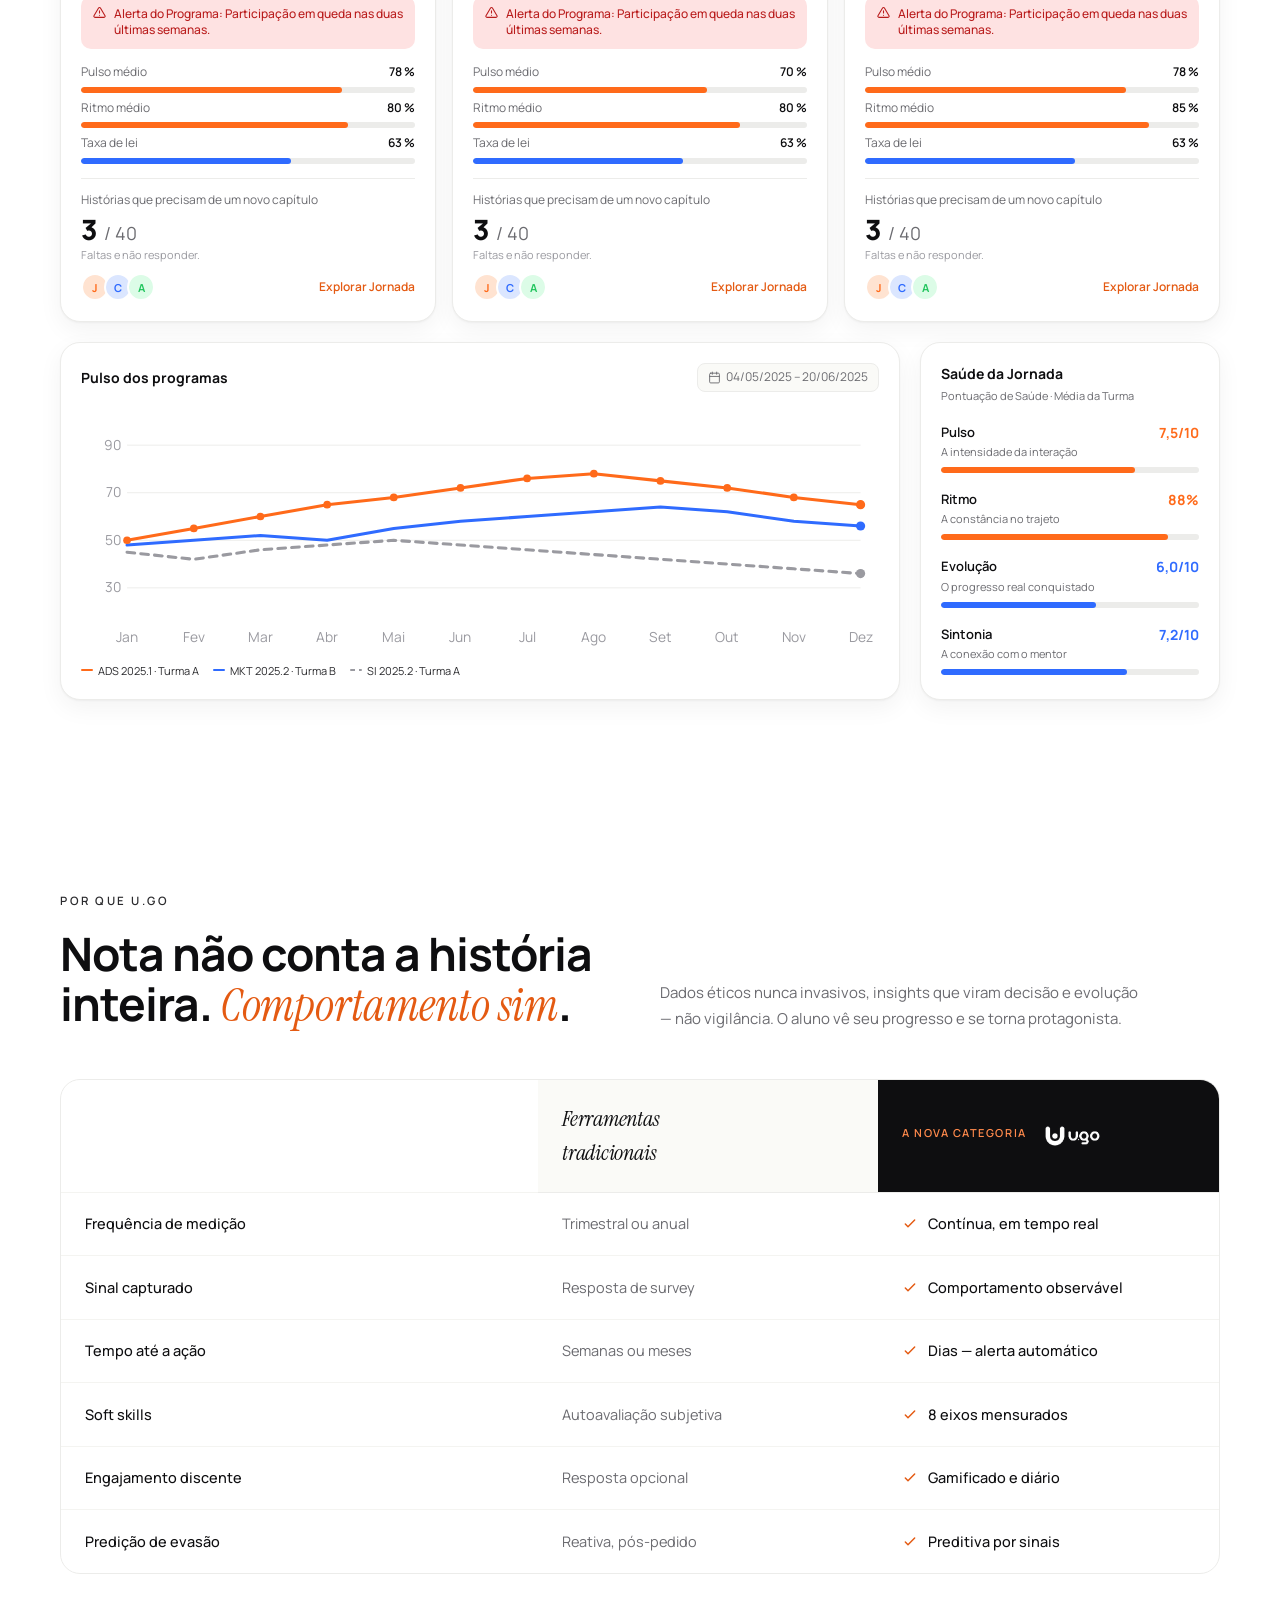
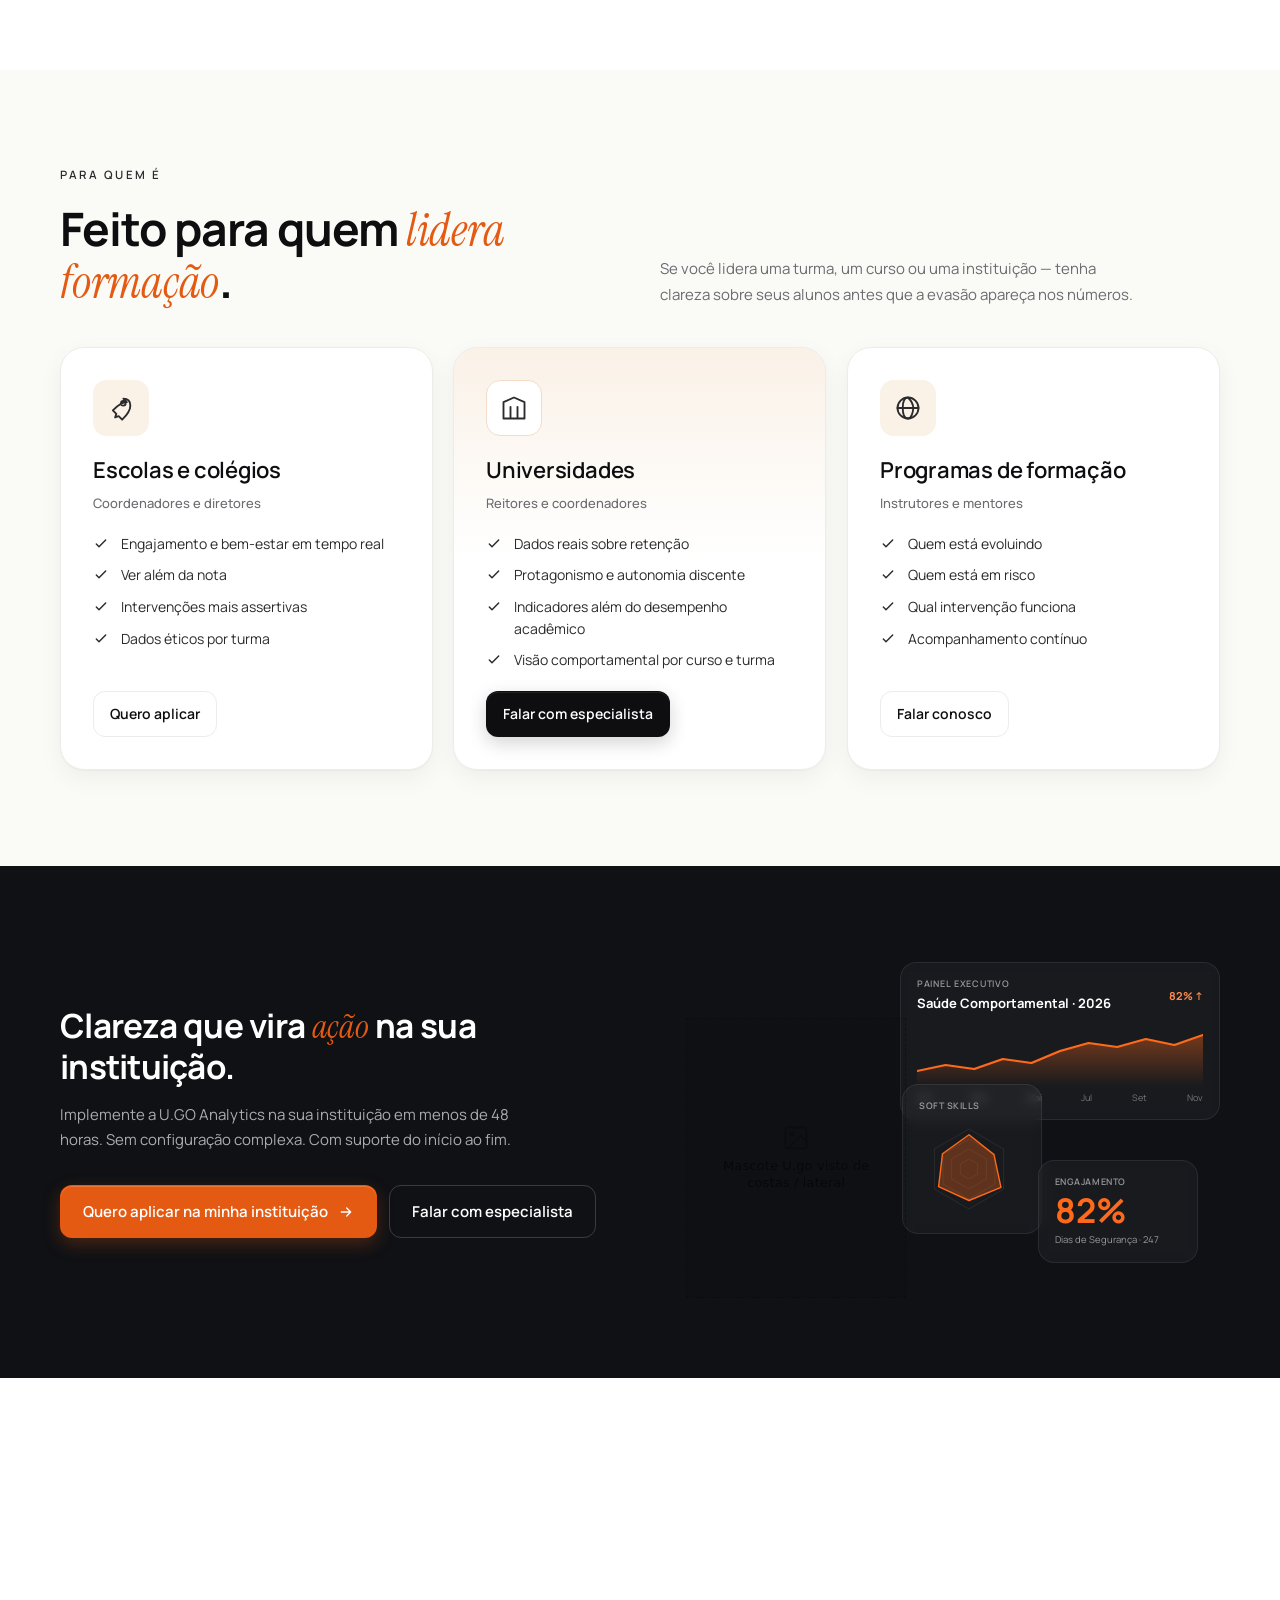
==== commit b97d35fd: "fix: use .html links between analytics pages to guarantee correct CSS loading" ====
--- a/analytics-educacional/index.html
+++ b/analytics-educacional/index.html
@@ -67,8 +67,8 @@
     <div class="nav-dropdown">
       <button type="button" class="nav-dropdown-trigger" aria-haspopup="true" id="nav-analytics-trigger"><span data-i18n="nav.analytics">Analytics</span><span class="nav-dropdown-chevron" aria-hidden="true"></span></button>
       <div class="nav-dropdown-panel" role="menu" aria-labelledby="nav-analytics-trigger">
-        <a href="/analytics-empresa" role="menuitem" data-i18n="nav.analyticsEmpresa">Analytics Empresa</a>
-        <a href="/analytics-educacional" role="menuitem" data-i18n="nav.analyticsEducacional">Analytics Educacional</a>
+        <a href="/analytics-empresa.html" role="menuitem" data-i18n="nav.analyticsEmpresa">Analytics Empresa</a>
+        <a href="/analytics-educacional.html" role="menuitem" data-i18n="nav.analyticsEducacional">Analytics Educacional</a>
       </div>
     </div>
     <a href="/index.html#statement-b2b" data-i18n="nav.tips">Dicas</a>
@@ -544,8 +544,8 @@
       <div class="cf-links-grid">
         <div class="cf-col">
           <div class="cf-col-title" data-i18n="footer.col1">Produto</div>
-          <a href="/analytics-empresa" data-i18n="footer.analytics1">Analytics Empresa</a>
-          <a href="/analytics-educacional" data-i18n="footer.analytics2">Analytics Educacional</a>
+          <a href="/analytics-empresa.html" data-i18n="footer.analytics1">Analytics Empresa</a>
+          <a href="/analytics-educacional.html" data-i18n="footer.analytics2">Analytics Educacional</a>
           <a href="#comunidade" data-i18n="footer.community">Comunidade</a>
           <a href="#softskills" data-i18n="footer.softskills">Soft Skills</a>
           <a href="#agentes" data-i18n="footer.agents">Agentes de IA</a>
--- a/analytics-educacional/styles.css
+++ b/analytics-educacional/styles.css
@@ -0,0 +1,746 @@
+/* ============================================
+   U.GO para Empresas — design tokens & base
+============================================ */
+:root {
+  --bg: #FFFFFF;
+  --bg-soft: #FAFAF7;
+  --bg-cream: #F7F4ED;
+  --bg-warm: #FAF5EE;
+  --bg-dark: #0F1115;
+  --ink: #0E0E10;
+  --ink-2: #2B2B2E;
+  --ink-3: #6B6B70;
+  --ink-4: #9A9AA0;
+  --brand: #E45A12;
+  --brand-2: #FF8A4C;
+  --brand-soft: #F5DCC8;
+  --brand-ghost: #FAF1E7;
+  --font-display: 'Instrument Serif', 'Newsreader', Georgia, serif;
+  --font-body: 'Manrope', sans-serif;
+  --success: #22C55E;
+  --success-soft: #DCFCE7;
+  --warn: #F59E0B;
+  --warn-soft: #FEF3C7;
+  --danger: #EF4444;
+  --danger-soft: #FEE2E2;
+  --blue: #2F6BFF;
+  --blue-soft: #DBE6FF;
+  --line: #ECECEA;
+  --line-2: #F4F4F1;
+  --radius-lg: 20px;
+  --radius-md: 16px;
+  --radius-sm: 12px;
+}
+
+* { box-sizing: border-box; }
+html { scroll-behavior: smooth; }
+body {
+  margin: 0;
+  padding-top: 80px;
+  font-family: 'Manrope', sans-serif;
+  font-feature-settings: "cv11", "ss01", "ss03";
+  color: var(--ink-2);
+  background: var(--bg);
+  -webkit-font-smoothing: antialiased;
+  -moz-osx-font-smoothing: grayscale;
+  line-height: 1.55;
+}
+
+img, svg { display: block; max-width: 100%; }
+
+h1, h2 { color: var(--ink); margin: 0; font-family: var(--font-body); font-weight: 700; letter-spacing: -0.022em; }
+h3, h4 { color: var(--ink); margin: 0; letter-spacing: -0.01em; font-weight: 600; }
+h1 { font-size: clamp(48px, 5.4vw, 76px); line-height: 1.04; }
+h2 { font-size: clamp(34px, 3.6vw, 52px); line-height: 1.08; }
+h3 { font-size: 18px; line-height: 1.3; }
+h1 em, h2 em, .italic {
+  font-family: var(--font-display);
+  font-style: italic;
+  font-weight: 400;
+  color: var(--brand);
+  letter-spacing: -0.005em;
+}
+p { margin: 0; }
+
+/* lead / subtitle paragraphs */
+.lead, .hero__sub {
+  font-family: 'Manrope', sans-serif;
+  font-style: normal;
+  font-weight: 400;
+  font-size: clamp(15px, 1.1vw, 17px);
+  line-height: 1.7;
+  color: var(--ink-3);
+  letter-spacing: 0;
+}
+
+a { color: inherit; text-decoration: none; }
+a:focus-visible, button:focus-visible {
+  outline: 2px solid var(--brand);
+  outline-offset: 3px;
+  border-radius: 6px;
+}
+
+/* ============================================
+   layout
+============================================ */
+.container { max-width: 1240px; margin: 0 auto; padding: 0 40px; }
+@media (max-width: 768px) { .container { padding: 0 20px; } }
+
+.section { padding: 96px 0; }
+@media (max-width: 768px) { .section { padding: 64px 0; } }
+
+.section-soft { background: var(--bg-soft); }
+.section-warm { background: var(--bg-warm); }
+.section-dark { background: var(--bg-dark); color: white; }
+
+/* ============================================
+   atoms
+============================================ */
+.pill {
+  display: inline-flex;
+  align-items: center;
+  gap: 6px;
+  padding: 6px 12px;
+  border-radius: 999px;
+  background: var(--brand-soft);
+  color: var(--brand);
+  font-size: 12px;
+  font-weight: 600;
+  letter-spacing: 0.08em;
+  text-transform: uppercase;
+}
+
+.pill.muted { background: rgba(255,255,255,.08); color: var(--brand-2); }
+
+/* editorial section header */
+.sec-num {
+  display: flex;
+  align-items: baseline;
+  gap: 18px;
+  margin-bottom: 20px;
+}
+.sec-num .num,
+.sec-num .rule { display: none; }
+.sec-num .num {
+  font-family: var(--font-display);
+  font-style: italic;
+  font-size: 32px;
+  line-height: 1;
+  color: var(--ink);
+  letter-spacing: -0.02em;
+}
+.sec-num .num em { color: var(--brand); font-style: italic; }
+.sec-num .rule {
+  flex: 0 0 56px;
+  height: 1px;
+  background: var(--ink);
+  align-self: center;
+  opacity: .8;
+}
+.sec-num .label {
+  font-family: var(--font-body);
+  font-size: 11.5px;
+  font-weight: 600;
+  letter-spacing: 0.22em;
+  text-transform: uppercase;
+  color: var(--ink-2);
+}
+.section-dark .sec-num .num,
+.cta-final .sec-num .num { color: white; }
+.section-dark .sec-num .rule,
+.cta-final .sec-num .rule { background: rgba(255,255,255,.4); }
+.section-dark .sec-num .label,
+.cta-final .sec-num .label { color: rgba(255,255,255,.7); }
+
+/* scroll reveal */
+.reveal {
+  opacity: 0;
+  transform: translateY(18px);
+  transition: opacity .85s cubic-bezier(.2,.7,.2,1), transform .85s cubic-bezier(.2,.7,.2,1);
+  will-change: opacity, transform;
+}
+.reveal.is-in { opacity: 1; transform: translateY(0); }
+.reveal--up { transform: translateY(28px); }
+.reveal[data-delay="1"] { transition-delay: .08s; }
+.reveal[data-delay="2"] { transition-delay: .16s; }
+.reveal[data-delay="3"] { transition-delay: .24s; }
+.reveal[data-delay="4"] { transition-delay: .32s; }
+@media (prefers-reduced-motion: reduce) {
+  .reveal { opacity: 1; transform: none; transition: none; }
+}
+
+.btn {
+  display: inline-flex;
+  align-items: center;
+  gap: 10px;
+  padding: 14px 22px;
+  border-radius: var(--radius-sm);
+  font-weight: 600;
+  font-size: 15px;
+  border: 1px solid transparent;
+  cursor: pointer;
+  transition: transform .18s ease-out, filter .18s ease-out, background .18s, border-color .18s, box-shadow .18s;
+  white-space: nowrap;
+}
+.btn--primary {
+  background: var(--ink);
+  color: white;
+  box-shadow: 0 6px 18px rgba(15,17,21,.18), inset 0 1px 0 rgba(255,255,255,.08);
+}
+.btn--primary--brand {
+  background: var(--brand);
+  color: white;
+  box-shadow: 0 6px 18px rgba(228,90,18,.28), inset 0 1px 0 rgba(255,255,255,.18);
+}
+.btn--primary--brand:hover { filter: brightness(1.08); transform: translateY(-1px); }
+.btn--primary:hover { filter: brightness(1.08); transform: translateY(-1px); }
+.btn--secondary {
+  background: white;
+  color: var(--ink);
+  border-color: var(--line);
+}
+.btn--secondary:hover { border-color: var(--ink-3); }
+.btn--ghost-dark {
+  background: transparent;
+  color: white;
+  border-color: rgba(255,255,255,.18);
+}
+
+.btn-icon {
+  width: 16px; height: 16px;
+  stroke: currentColor; fill: none;
+  stroke-width: 2; stroke-linecap: round; stroke-linejoin: round;
+}
+
+.card {
+  background: white;
+  border: 1px solid var(--line);
+  border-radius: var(--radius-lg);
+  box-shadow: 0 1px 2px rgba(15,17,21,.04), 0 8px 24px rgba(15,17,21,.05);
+}
+.card--flat { box-shadow: none; }
+.card--sm { border-radius: var(--radius-md); }
+
+.lift { transition: transform .2s ease-out, box-shadow .2s ease-out; }
+.lift:hover {
+  transform: translateY(-2px);
+  box-shadow: 0 2px 4px rgba(15,17,21,.04), 0 14px 32px rgba(15,17,21,.08);
+}
+.lift-lg:hover { transform: translateY(-4px); }
+
+.eyebrow {
+  font-size: 12px; font-weight: 600; letter-spacing: 0.08em; text-transform: uppercase;
+  color: var(--brand);
+}
+
+.muted { color: var(--ink-3); }
+.muted-2 { color: var(--ink-4); }
+
+.delta { display: inline-flex; align-items: center; gap: 4px; font-size: 12px; font-weight: 600; }
+.delta--up { color: var(--success); }
+.delta--down { color: var(--danger); }
+
+/* generic icon */
+.icon {
+  width: 20px; height: 20px;
+  stroke: var(--ink); fill: none;
+  stroke-width: 1.6; stroke-linecap: round; stroke-linejoin: round;
+}
+.icon--brand { stroke: var(--brand); }
+.icon--white { stroke: white; }
+.icon--ink3 { stroke: var(--ink-3); }
+
+/* ============================================
+   nav
+============================================ */
+/* ── NAV (igual à landing principal) ── */
+#nav {
+  position: fixed; top: 0; left: 0; width: 100%;
+  z-index: 200;
+  padding: 1.5rem 2.5rem;
+  display: flex; justify-content: space-between; align-items: center;
+  background: rgba(255,255,255,0);
+  transition: padding .4s ease, background .4s ease, backdrop-filter .4s ease, box-shadow .4s ease, transform .5s ease;
+}
+#nav.scrolled {
+  background: rgba(255,255,255,0.82);
+  backdrop-filter: saturate(180%) blur(20px);
+  -webkit-backdrop-filter: saturate(180%) blur(20px);
+  box-shadow: 0 1px 0 rgba(0,0,0,.08);
+  padding: 1rem 2.5rem;
+}
+#nav.hidden { transform: translateY(-100%); }
+.nav-logo { text-decoration: none; display: flex; align-items: center; flex-shrink: 0; }
+.nav-logo img { height: 64px; width: auto; display: block; filter: brightness(0); }
+.nav-links { display: flex; gap: 2.5rem; align-items: center; }
+.nav-links > a:not(.nav-login):not(.nav-cta) {
+  font-family: 'Manrope', sans-serif;
+  font-size: .78rem; font-weight: 500;
+  color: #6e6e73; text-decoration: none;
+  letter-spacing: .01em; transition: color .3s;
+}
+.nav-links > a:not(.nav-login):not(.nav-cta):hover { color: #1d1d1f; }
+.nav-cta {
+  background: #1d1d1f !important; color: #fff !important;
+  border-radius: 100px; padding: .55rem 1.4rem !important;
+  font-family: 'Manrope', sans-serif; font-weight: 600 !important;
+  font-size: .78rem !important; letter-spacing: 0 !important;
+  text-decoration: none; transition: background .3s !important, transform .3s !important;
+}
+.nav-cta:hover { background: #ff5c2a !important; transform: scale(1.04); }
+.nav-login {
+  border: 1.5px solid rgba(0,0,0,.08) !important; border-radius: 100px;
+  padding: .55rem 1.4rem !important;
+  font-family: 'Manrope', sans-serif; font-weight: 600 !important;
+  font-size: .78rem !important; letter-spacing: 0 !important;
+  color: #1d1d1f !important; text-decoration: none;
+  transition: border-color .3s, color .3s, transform .3s !important;
+}
+.nav-login:hover { border-color: #ff5c2a !important; color: #ff5c2a !important; transform: scale(1.04); }
+
+.nav-dropdown { position: relative; display: flex; align-items: center; }
+.nav-dropdown-trigger {
+  display: inline-flex; align-items: center; gap: .35rem;
+  font-family: 'Manrope', sans-serif;
+  font-size: .78rem; font-weight: 500; color: #6e6e73;
+  letter-spacing: .01em; background: none; border: none; padding: 0;
+  cursor: pointer; transition: color .3s;
+}
+.nav-dropdown:hover .nav-dropdown-trigger,
+.nav-dropdown:focus-within .nav-dropdown-trigger { color: #1d1d1f; }
+.nav-dropdown-chevron {
+  width: .4rem; height: .4rem;
+  border-right: 1.5px solid currentColor; border-bottom: 1.5px solid currentColor;
+  transform: rotate(45deg) translateY(-.15rem); opacity: .65;
+}
+.nav-dropdown-panel {
+  position: absolute; top: calc(100% + .65rem); left: 50%;
+  transform: translateX(-50%) translateY(-4px);
+  min-width: 12.5rem; padding: .4rem 0;
+  background: #fff; border: 1px solid rgba(0,0,0,.08); border-radius: 12px;
+  box-shadow: 0 12px 40px rgba(0,0,0,.1);
+  opacity: 0; visibility: hidden; pointer-events: none;
+  transition: opacity .2s, visibility .2s, transform .2s;
+  z-index: 400;
+}
+.nav-dropdown:hover .nav-dropdown-panel,
+.nav-dropdown:focus-within .nav-dropdown-panel {
+  opacity: 1; visibility: visible; pointer-events: auto;
+  transform: translateX(-50%) translateY(0);
+}
+.nav-dropdown-panel a {
+  display: block; padding: .55rem 1rem;
+  font-family: 'Manrope', sans-serif; font-size: .78rem; font-weight: 500;
+  color: #6e6e73; text-decoration: none; white-space: nowrap;
+  transition: color .2s, background .2s;
+}
+.nav-dropdown-panel a:hover { color: #1d1d1f; background: rgba(0,0,0,.04); }
+
+@media (max-width: 900px) {
+  .nav-links > a:not(.nav-login):not(.nav-cta) { display: none; }
+  .nav-dropdown { display: none; }
+}
+
+/* ============================================
+   hero
+============================================ */
+.hero {
+  padding: 32px 0 72px;
+  position: relative;
+  overflow: hidden;
+}
+.hero__grid {
+  display: grid;
+  grid-template-columns: minmax(0, 0.92fr) minmax(0, 1.08fr);
+  gap: 40px;
+  align-items: center;
+}
+@media (max-width: 1100px) { .hero__grid { grid-template-columns: 1fr; gap: 32px; align-items: start; } }
+
+.hero h1 {
+  margin-top: 14px;
+  font-size: clamp(28px, 2.65vw, 40px);
+  line-height: 1.14;
+  letter-spacing: -0.028em;
+  font-weight: 700;
+  max-width: 18.5em;
+}
+.hero h1 em { font-weight: 700; }
+.hero__sub {
+  margin-top: 16px;
+  max-width: 32em;
+  color: var(--ink-2);
+  font-size: clamp(14px, 1.05vw, 16px);
+  line-height: 1.55;
+}
+.hero__cta { display: flex; gap: 12px; margin-top: 22px; flex-wrap: wrap; }
+.hero__chips { display: grid; grid-template-columns: repeat(4, 1fr); gap: 20px; margin-top: 28px; max-width: 560px; }
+.hero__chip { display: flex; flex-direction: column; gap: 10px; }
+.hero__chip .chip-icon { width: 36px; height: 36px; border-radius: 10px; border: 1px solid var(--line); display: grid; place-items: center; background: white; }
+.hero__chip span { font-size: 13px; color: var(--ink-2); font-weight: 500; line-height: 1.3; }
+@media (max-width: 560px) { .hero__chips { grid-template-columns: repeat(2, 1fr); } }
+
+.hero__visual {
+  position: relative;
+  min-height: 480px;
+}
+@media (max-width: 1100px) { .hero__visual { min-height: 420px; } }
+
+/* ============================================
+   problem section
+============================================ */
+.problem-grid { display: grid; grid-template-columns: 1fr 1.05fr; gap: 64px; align-items: start; }
+@media (max-width: 1024px) { .problem-grid { grid-template-columns: 1fr; gap: 40px; } }
+
+.dor-grid { display: grid; grid-template-columns: repeat(4, 1fr); gap: 12px; margin-top: 40px; }
+@media (max-width: 640px) { .dor-grid { grid-template-columns: repeat(2, 1fr); } }
+.dor-card {
+  padding: 18px;
+  border: 1px solid var(--line);
+  border-radius: var(--radius-md);
+  background: white;
+  display: flex; flex-direction: column; gap: 14px;
+  min-height: 110px;
+}
+.dor-card .icon-wrap { width: 36px; height: 36px; border-radius: 10px; background: var(--bg-soft); display: grid; place-items: center; }
+.dor-card span { font-size: 13.5px; font-weight: 500; color: var(--ink); line-height: 1.3; }
+
+/* heatmap */
+.heatmap {
+  display: grid; grid-template-columns: 56px repeat(6, 1fr); gap: 6px;
+}
+.heat-label { font-size: 11px; color: var(--ink-3); display: flex; align-items: center; font-weight: 500; }
+.heat-col { font-size: 11px; color: var(--ink-3); text-align: center; }
+.heat-cell { aspect-ratio: 1; border-radius: 6px; }
+
+/* bars */
+.bar-row { display: grid; grid-template-columns: 180px 1fr 40px; gap: 12px; align-items: center; padding: 8px 0; }
+.bar-row + .bar-row { border-top: 1px dashed var(--line); }
+.bar-label { font-size: 13px; color: var(--ink-2); }
+.bar-track { height: 8px; border-radius: 999px; background: var(--bg-soft); overflow: hidden; }
+.bar-fill { height: 100%; background: var(--brand); border-radius: 999px; }
+.bar-pct { font-size: 12px; color: var(--ink-3); text-align: right; font-weight: 500; }
+
+/* ============================================
+   agentes
+============================================ */
+.agentes-layout { display: grid; grid-template-columns: 1fr 2.2fr; gap: 64px; align-items: center; }
+#agentes {
+  overflow: visible;
+}
+@media (max-width: 1100px) { .agentes-layout { grid-template-columns: 1fr; } }
+.agentes-cards { display: grid; grid-template-columns: repeat(4, 1fr); gap: 16px; }
+@media (max-width: 1100px) { .agentes-cards { grid-template-columns: repeat(2, 1fr); } }
+@media (max-width: 640px) { .agentes-cards { grid-template-columns: 1fr; } }
+
+.agente {
+  padding: 18px;
+  border-radius: var(--radius-md);
+  border: 1px solid var(--line);
+  background: white;
+  display: flex; flex-direction: column; gap: 12px;
+}
+.agente__head { display: flex; align-items: center; gap: 10px; }
+.agente__avatar { width: 36px; height: 36px; border-radius: 10px; display: grid; place-items: center; }
+.agente__name { font-weight: 600; color: var(--ink); font-size: 14px; line-height: 1.2; }
+.agente__bubble {
+  background: var(--bg-soft);
+  border: 1px solid var(--line);
+  border-radius: 14px;
+  padding: 12px 14px;
+  font-size: 13px;
+  color: var(--ink-2);
+  line-height: 1.45;
+}
+.agente__tag {
+  display: inline-flex; align-items: center; gap: 6px;
+  font-size: 10px; font-weight: 700; color: var(--brand);
+  letter-spacing: 0.08em;
+}
+.agente__btn {
+  align-self: flex-start;
+  background: var(--brand);
+  color: white;
+  border: none;
+  padding: 7px 12px;
+  font-size: 12px;
+  font-weight: 600;
+  border-radius: 8px;
+  cursor: pointer;
+}
+.agente__caption { font-size: 12.5px; color: var(--ink-3); line-height: 1.45; margin-top: 4px; }
+
+/* ============================================
+   soft skills
+============================================ */
+.softskills-grid { display: grid; grid-template-columns: 1fr 1.4fr 1.2fr; gap: 24px; align-items: stretch; }
+@media (max-width: 1100px) { .softskills-grid { grid-template-columns: 1fr; } }
+
+.score-card {
+  display: flex; flex-direction: column; align-items: center; justify-content: center;
+  padding: 32px 24px; gap: 16px; text-align: center;
+}
+
+.softskills-table { width: 100%; border-collapse: collapse; font-size: 14px; }
+.softskills-table th { font-size: 11px; text-transform: uppercase; letter-spacing: .06em; color: var(--ink-3); text-align: left; font-weight: 600; padding: 10px 12px; border-bottom: 1px solid var(--line); }
+.softskills-table th:nth-child(2), .softskills-table th:nth-child(3) { text-align: right; }
+.softskills-table td { padding: 12px; border-bottom: 1px solid var(--line-2); color: var(--ink); }
+.softskills-table td:nth-child(2), .softskills-table td:nth-child(3) { text-align: right; }
+.softskills-table tr:last-child td { border-bottom: 0; }
+.softskills-table .evo { color: var(--success); font-weight: 600; display: inline-flex; align-items: center; gap: 4px; }
+
+/* ============================================
+   comunidade
+============================================ */
+/* wrapper que força ambas as linhas a partilhar exatamente as mesmas colunas */
+.comunidade-wrap {
+  display: grid;
+  grid-template-columns: 1fr;
+  gap: 0;
+}
+.comunidade-grid {
+  display: grid;
+  grid-template-columns: repeat(5, 1fr);
+  gap: 20px;
+  align-items: end;
+}
+.comunidade-grid .card { padding: 18px; display: flex; flex-direction: column; }
+.mini-features {
+  display: grid;
+  grid-template-columns: repeat(5, 1fr);
+  gap: 16px;
+  margin-top: 20px;
+}
+@media (max-width: 1100px) {
+  .comunidade-grid { grid-template-columns: repeat(3, 1fr); }
+  .mini-features { grid-template-columns: repeat(3, 1fr); }
+}
+@media (max-width: 640px) {
+  .comunidade-grid { grid-template-columns: repeat(2, 1fr); }
+  .mini-features { grid-template-columns: repeat(2, 1fr); }
+}
+
+.ranking-row { display: grid; grid-template-columns: 24px 32px 1fr auto; gap: 10px; align-items: center; padding: 8px 0; font-size: 13px; }
+.ranking-row + .ranking-row { border-top: 1px solid var(--line-2); }
+.ranking-row .pos { color: var(--ink-3); font-weight: 600; text-align: center; font-size: 12px; }
+.ranking-row .av { width: 28px; height: 28px; border-radius: 50%; background: var(--bg-soft); display:grid; place-items:center; font-weight:600; font-size:11px; color: var(--ink); }
+.ranking-row .name { color: var(--ink); font-weight: 500; }
+.ranking-row .xp { color: var(--brand); font-weight: 600; font-size: 12px; }
+
+.streak-week { display: grid; grid-template-columns: repeat(7, 1fr); gap: 6px; margin-top: 14px; }
+.streak-day { width: 100%; aspect-ratio: 1; border-radius: 50%; display: grid; place-items: center; font-size: 10px; font-weight: 600; }
+.streak-day.done { background: var(--success); color: white; }
+.streak-day.todo { background: var(--bg-soft); color: var(--ink-3); border: 1px dashed var(--line); }
+
+.mini-feat {
+  display: flex;
+  flex-direction: column;
+  gap: 12px;
+  align-items: flex-start;
+  background: white;
+  border: 1px solid var(--line-2);
+  border-radius: 16px;
+  padding: 20px 18px;
+  transition: box-shadow 0.2s;
+}
+.mini-feat:hover { box-shadow: 0 4px 20px rgba(0,0,0,0.07); }
+.mini-feat .icon-wrap { width: 40px; height: 40px; border-radius: 12px; border: 1px solid var(--brand-soft); background: var(--brand-ghost); display: grid; place-items: center; flex-shrink: 0; }
+
+/* ============================================
+   analytics
+============================================ */
+.kpi-row { display: grid; grid-template-columns: repeat(4, 1fr); gap: 20px; margin-top: 40px; }
+@media (max-width: 900px) { .kpi-row { grid-template-columns: repeat(2, 1fr); } }
+.kpi-card { padding: 24px; }
+.kpi-card .label { font-size: 12px; color: var(--ink-3); font-weight: 500; text-transform: uppercase; letter-spacing: .06em; }
+.kpi-card .value { font-family: var(--font-display); font-style: italic; font-size: 64px; line-height: 1; font-weight: 400; color: var(--ink); margin-top: 14px; letter-spacing: -.02em; }
+
+.analytics-grid { display: flex; flex-direction: column; gap: 0; margin-top: 20px; }
+.analytics-grid .card { padding: 20px; display: flex; flex-direction: column; }
+
+.risco-row { display: grid; grid-template-columns: 32px 1fr auto; gap: 12px; align-items: center; padding: 10px 0; }
+.risco-row + .risco-row { border-top: 1px solid var(--line-2); }
+.risco-row .av { width: 32px; height: 32px; border-radius: 50%; background: var(--bg-soft); display:grid; place-items:center; font-size: 11px; font-weight: 600; }
+.risco-row .name { color: var(--ink); font-weight: 600; font-size: 13px; }
+.risco-row .reason { color: var(--ink-3); font-size: 11.5px; }
+.risco-row .delta-tag { color: var(--danger); font-weight: 700; font-size: 13px; background: var(--danger-soft); padding: 4px 8px; border-radius: 6px; }
+
+.alert-item { display: grid; grid-template-columns: 28px 1fr; gap: 10px; padding: 10px 0; }
+.alert-item + .alert-item { border-top: 1px solid var(--line-2); }
+.alert-item .alert-dot { width: 22px; height: 22px; border-radius: 8px; display: grid; place-items: center; margin-top: 2px; }
+.alert-item .alert-title { font-size: 12.5px; color: var(--ink); font-weight: 600; line-height: 1.35; }
+.alert-item .alert-title b { font-weight: 700; }
+
+.report-row { display: flex; align-items: center; justify-content: space-between; gap: 12px; padding: 12px 0; }
+.report-row + .report-row { border-top: 1px solid var(--line-2); }
+.report-row .rep-title { color: var(--ink); font-weight: 600; font-size: 13px; }
+.report-row .rep-sub { color: var(--ink-3); font-size: 11.5px; }
+
+.link-arrow { display: inline-flex; align-items: center; gap: 6px; color: var(--brand); font-weight: 600; font-size: 13px; margin-top: 14px; }
+.link-arrow:hover { gap: 8px; }
+
+/* compliance / trust bar */
+.compliance {
+  background: var(--bg-cream);
+  padding: 36px 0;
+  border-top: 1px solid var(--line);
+  border-bottom: 1px solid var(--line);
+}
+.compliance__inner {
+  display: grid;
+  grid-template-columns: minmax(0, 240px) 1fr;
+  gap: 56px;
+  align-items: center;
+}
+.compliance__title {
+  font-family: var(--font-display);
+  font-style: italic;
+  font-size: 22px;
+  color: var(--ink);
+  line-height: 1.2;
+  letter-spacing: -.01em;
+}
+.compliance__badges {
+  display: grid;
+  grid-template-columns: repeat(4, 1fr);
+  gap: 24px;
+  align-items: center;
+}
+.comp-badge {
+  display: flex;
+  align-items: center;
+  gap: 12px;
+  font-size: 12.5px;
+  color: var(--ink-2);
+  font-weight: 500;
+  letter-spacing: .04em;
+}
+.comp-badge .badge-mark {
+  width: 36px; height: 36px;
+  border-radius: 50%;
+  border: 1px solid var(--ink);
+  display: grid; place-items: center;
+  font-family: var(--font-display);
+  font-style: italic;
+  font-size: 14px;
+  color: var(--ink);
+  flex-shrink: 0;
+}
+.comp-badge b { font-weight: 600; color: var(--ink); display: block; font-size: 13px; }
+.comp-badge span { color: var(--ink-3); font-size: 11px; letter-spacing: .04em; }
+@media (max-width: 900px) {
+  .compliance__inner { grid-template-columns: 1fr; gap: 28px; }
+  .compliance__badges { grid-template-columns: repeat(2, 1fr); gap: 18px; }
+}
+
+/* comparativo section */
+.compare-table {
+  display: grid;
+  grid-template-columns: 1.4fr 1fr 1fr;
+  border: 1px solid var(--line);
+  border-radius: 20px;
+  overflow: hidden;
+  background: white;
+}
+.compare-table > div {
+  padding: 20px 24px;
+  border-bottom: 1px solid var(--line-2);
+  font-size: 14.5px;
+  color: var(--ink-2);
+  display: flex;
+  align-items: center;
+  gap: 10px;
+}
+.compare-table .ct-head {
+  background: var(--bg-soft);
+  padding: 22px 24px;
+  font-family: var(--font-display);
+  font-style: italic;
+  font-size: 22px;
+  color: var(--ink);
+  letter-spacing: -.01em;
+  border-bottom: 1px solid var(--line);
+}
+.compare-table .ct-head--ugo {
+  background: var(--ink);
+  color: white;
+}
+.compare-table .ct-head--ugo span { color: var(--brand-2); font-style: normal; font-family: var(--font-body); font-size: 11px; letter-spacing: .14em; text-transform: uppercase; display: block; margin-bottom: 8px; font-weight: 600; }
+.ct-logo-ugo { height: 36px; width: auto; display: block; mix-blend-mode: screen; }
+.compare-table .ct-feature { font-weight: 500; color: var(--ink); }
+.compare-table .ct-cell--good { color: var(--ink); font-weight: 500; }
+.compare-table .ct-cell--bad { color: var(--ink-3); }
+.compare-table > div:nth-last-child(-n+3) { border-bottom: 0; }
+.compare-table .ct-icon { width: 18px; height: 18px; flex-shrink: 0; }
+@media (max-width: 768px) {
+  .compare-table { grid-template-columns: 1fr; }
+  .compare-table > div { padding: 14px 18px; font-size: 13.5px; }
+  .compare-table .ct-feature { background: var(--bg-soft); font-weight: 600; border-top: 1px solid var(--line); }
+}
+.casos-grid { display: grid; grid-template-columns: repeat(3, 1fr); gap: 20px; }
+@media (max-width: 1024px) { .casos-grid { grid-template-columns: 1fr; } }
+.caso-card { padding: 32px; border-radius: 24px; display: flex; flex-direction: column; gap: 20px; min-height: 380px; }
+.caso-card .caso-ic { width: 56px; height: 56px; border-radius: 14px; background: var(--brand-ghost); display: grid; place-items: center; }
+.caso-card h3 { font-size: 22px; }
+.caso-card .caso-sub { color: var(--ink-3); font-size: 13px; font-weight: 500; }
+.caso-card ul { list-style: none; padding: 0; margin: 0; display: flex; flex-direction: column; gap: 10px; }
+.caso-card ul li { display: grid; grid-template-columns: 18px 1fr; gap: 10px; align-items: start; font-size: 14px; color: var(--ink-2); }
+
+/* casos */
+/* ============================================
+   casos
+============================================ */
+.cta-final {
+  background: var(--bg-dark);
+  color: white;
+  padding: 96px 0;
+  position: relative;
+  overflow: hidden;
+}
+.cta-final h2 { color: white; font-size: clamp(28px, 2.6vw, 36px); max-width: 720px; line-height: 1.2; }
+.cta-final h2 .accent { color: var(--brand); }
+.cta-final__grid { display: grid; grid-template-columns: 1fr 1fr; gap: 48px; align-items: center; }
+@media (max-width: 1024px) { .cta-final__grid { grid-template-columns: 1fr; } }
+
+/* footer */
+footer { background: var(--bg-dark); color: rgba(255,255,255,.65); padding: 48px 0 32px; border-top: 1px solid rgba(255,255,255,.06); }
+.footer-grid { display: grid; grid-template-columns: 2fr 1fr 1fr 1fr; gap: 32px; }
+@media (max-width: 768px) { .footer-grid { grid-template-columns: 1fr 1fr; } }
+.footer-col h4 { color: white; font-size: 13px; text-transform: uppercase; letter-spacing: .08em; margin-bottom: 14px; font-weight: 600; }
+.footer-col a { display: block; font-size: 13.5px; padding: 5px 0; color: rgba(255,255,255,.65); }
+.footer-col a:hover { color: white; }
+.footer-bottom { margin-top: 40px; padding-top: 24px; border-top: 1px solid rgba(255,255,255,.08); display: flex; justify-content: space-between; font-size: 12.5px; gap: 16px; flex-wrap: wrap; }
+
+/* ============================================
+   misc utilities
+============================================ */
+.row { display: flex; align-items: center; gap: 10px; }
+.col { display: flex; flex-direction: column; }
+.between { justify-content: space-between; }
+.gap-2 { gap: 8px; } .gap-3 { gap: 12px; } .gap-4 { gap: 16px; } .gap-6 { gap: 24px; }
+.mt-2 { margin-top: 8px; } .mt-3 { margin-top: 12px; } .mt-4 { margin-top: 16px; } .mt-6 { margin-top: 24px; } .mt-8 { margin-top: 32px; } .mt-10 { margin-top: 40px; }
+.flex-1 { flex: 1; }
+.text-sm { font-size: 13.5px; }
+.text-xs { font-size: 12px; }
+.text-lg { font-size: 18px; }
+.font-semibold { font-weight: 600; }
+.font-bold { font-weight: 700; }
+.text-ink { color: var(--ink); }
+.text-ink2 { color: var(--ink-2); }
+.text-ink3 { color: var(--ink-3); }
+.text-brand { color: var(--brand); }
+.text-success { color: var(--success); }
+.text-danger { color: var(--danger); }
+.text-warn { color: var(--warn); }
+.bg-soft { background: var(--bg-soft); }
+.bg-warm { background: var(--bg-warm); }
+.rounded-md { border-radius: 12px; }
+.rounded-lg { border-radius: 16px; }
+.rounded-full { border-radius: 999px; }
+.p-3 { padding: 12px; } .p-4 { padding: 16px; } .p-5 { padding: 20px; } .p-6 { padding: 24px; }
+.center { display: grid; place-items: center; }
+
+@media (prefers-reduced-motion: reduce) {
+  * { animation-duration: 0.001ms !important; transition-duration: 0.001ms !important; }
+  html { scroll-behavior: auto; }
+}
--- a/analytics-educacional/components/hero-visual.css
+++ b/analytics-educacional/components/hero-visual.css
@@ -0,0 +1,123 @@
+/* Hero visual: simplified — dashboard + astronaut, more breathing room */
+.hv-stage {
+  position: relative;
+  width: 100%;
+  height: 100%;
+  min-height: 600px;
+}
+.hv-dot {
+  position: absolute;
+  width: 8px; height: 8px;
+  border-radius: 50%;
+  background: var(--brand);
+  opacity: .7;
+}
+
+/* DESKTOP DASHBOARD — pushed slightly up + right, tilted */
+.hv-desktop {
+  position: absolute;
+  top: 0; right: 0;
+  width: 560px;
+  max-width: 100%;
+  display: grid;
+  grid-template-columns: 110px 1fr;
+  padding: 0;
+  overflow: hidden;
+  transform: rotate(-1.5deg);
+  z-index: 2;
+}
+.hv-side {
+  background: var(--bg-soft);
+  padding: 14px 12px;
+  border-right: 1px solid var(--line);
+}
+.hv-logo { font-size: 14px; font-weight: 700; color: var(--ink); padding: 4px 6px 14px; letter-spacing: -.02em; }
+.hv-side-list { display: flex; flex-direction: column; gap: 2px; }
+.hv-side-item {
+  font-size: 10.5px;
+  padding: 6px 8px;
+  border-radius: 6px;
+  color: var(--ink-3);
+  font-weight: 500;
+}
+a.hv-side-item.hv-side-item--link {
+  display: block;
+  text-decoration: none;
+  color: inherit;
+  cursor: pointer;
+  transition: background .15s ease, color .15s ease;
+}
+a.hv-side-item.hv-side-item--link:hover {
+  color: var(--ink);
+  background: rgba(255,255,255,.65);
+}
+a.hv-side-item.hv-side-item--link:focus-visible {
+  outline: 2px solid var(--brand);
+  outline-offset: 1px;
+}
+.hv-side-item.active {
+  background: white;
+  color: var(--ink);
+  font-weight: 600;
+  display: flex; align-items: center; gap: 6px;
+}
+.hv-side-item.active .dot { width: 4px; height: 4px; border-radius: 50%; background: var(--brand); }
+
+.hv-main { padding: 14px 16px; display: flex; flex-direction: column; gap: 12px; }
+.hv-main-head { display: flex; justify-content: space-between; align-items: center; }
+.hv-chip { background: var(--bg-soft); border: 1px solid var(--line); border-radius: 6px; padding: 4px 8px; font-size: 10px; color: var(--ink-2); font-weight: 500; }
+.hv-avatar { width: 24px; height: 24px; border-radius: 50%; background: linear-gradient(135deg,#FF8A4C,#E45A12); }
+
+.hv-kpis { display: grid; grid-template-columns: repeat(4, 1fr); gap: 8px; }
+.hv-kpi { background: white; border: 1px solid var(--line); border-radius: 10px; padding: 10px; }
+.hv-kpi-label { font-size: 9px; color: var(--ink-3); font-weight: 500; }
+.hv-kpi-value {
+  font-family: var(--font-display);
+  font-style: italic;
+  font-size: 26px;
+  font-weight: 400;
+  color: var(--ink);
+  letter-spacing: -.02em;
+  margin-top: 4px;
+  line-height: 1;
+}
+.hv-kpi-value--brand { color: var(--brand); }
+.hv-kpi-delta { font-size: 9px; color: var(--ink-3); font-weight: 500; margin-top: 6px; }
+
+.hv-charts { display: grid; grid-template-columns: 1.6fr 1fr; gap: 8px; }
+.hv-chart { background: white; border: 1px solid var(--line); border-radius: 10px; padding: 10px; }
+.hv-chart-head { display: flex; justify-content: space-between; align-items: center; }
+.hv-pill-mini { font-size: 9px; padding: 2px 7px; border-radius: 99px; background: var(--bg-soft); color: var(--ink-2); font-weight: 600; border: 1px solid var(--line); }
+.hv-x-labels { display: flex; justify-content: space-between; font-size: 8.5px; color: var(--ink-3); margin-top: 4px; padding: 0 2px; }
+.hv-legend { width: 8px; height: 8px; border-radius: 2px; display: inline-block; }
+
+.hv-risco { background: white; border: 1px solid var(--line); border-radius: 10px; padding: 10px; display: flex; flex-direction: column; gap: 6px; }
+.hv-risco-row { display: grid; grid-template-columns: 26px 1fr auto; gap: 8px; align-items: center; padding: 4px 0; }
+.hv-risco-row + .hv-risco-row { border-top: 1px solid var(--line-2); padding-top: 6px; }
+.hv-av { width: 24px; height: 24px; border-radius: 50%; display: grid; place-items: center; font-size: 9px; font-weight: 700; }
+.hv-tag-danger { background: var(--ink); color: white; font-size: 9px; font-weight: 700; padding: 3px 6px; border-radius: 5px; }
+.hv-tag-warn { background: var(--bg-soft); color: var(--ink-2); border: 1px solid var(--line); font-size: 9px; font-weight: 600; padding: 3px 6px; border-radius: 5px; }
+
+/* ASTRONAUT — front and center, but offset left for elegant composition */
+.hv-astronaut {
+  position: absolute;
+  bottom: -20px;
+  left: -10px;
+  width: 280px;
+  height: 360px;
+  z-index: 4;
+  pointer-events: none;
+}
+.hv-astronaut image-slot { pointer-events: auto; }
+
+/* responsive */
+@media (max-width: 1100px) {
+  .hv-stage { min-height: 540px; }
+  .hv-desktop { width: 540px; right: 0; }
+  .hv-astronaut { width: 220px; height: 300px; bottom: -10px; left: 0; }
+}
+@media (max-width: 640px) {
+  .hv-stage { min-height: 480px; }
+  .hv-desktop { width: 100%; right: 0; transform: rotate(-1deg) scale(.96); transform-origin: top right; }
+  .hv-astronaut { left: 50%; transform: translateX(-50%); bottom: -16px; width: 180px; height: 240px; }
+}
--- a/analytics-educacional/components/risco-panel.css
+++ b/analytics-educacional/components/risco-panel.css
@@ -0,0 +1,19 @@
+.risco-stack { display: flex; flex-direction: column; gap: 16px; }
+
+.risco-band {
+  display: grid;
+  grid-template-columns: 14px 1fr auto;
+  gap: 10px;
+  align-items: center;
+  padding: 12px 0;
+}
+.risco-band + .risco-band { border-top: 1px solid var(--line-2); }
+.risco-dot { width: 10px; height: 10px; border-radius: 50%; }
+.risco-label { font-size: 12.5px; color: var(--ink-2); font-weight: 500; }
+.risco-count { font-size: 22px; font-weight: 700; color: var(--ink); letter-spacing: -.02em; }
+
+.heatmap-wrap { display: flex; flex-direction: column; }
+.heat-col { font-size: 10.5px; color: var(--ink-3); font-weight: 500; text-align: center; }
+.heat-label { font-size: 10.5px; color: var(--ink-3); display: flex; align-items: center; font-weight: 500; }
+.heat-cell { aspect-ratio: 1; border-radius: 6px; min-height: 22px; transition: transform .15s; }
+.heat-cell:hover { transform: scale(1.08); }
--- a/analytics-educacional/components/agentes-cards.css
+++ b/analytics-educacional/components/agentes-cards.css
@@ -0,0 +1,57 @@
+/* Quatro imagens em fila — sem moldura; sem crop */
+.agentes-cards.agentes-cards--images {
+  overflow: visible;
+  align-items: stretch;
+  gap: clamp(12px, 2vw, 20px);
+}
+
+.agente-img-wrap {
+  margin: 0;
+  display: flex;
+  justify-content: center;
+  align-items: flex-end;
+  min-width: 0;
+  position: relative;
+}
+
+.agente-img-wrap img {
+  width: 100%;
+  max-width: clamp(140px, 18vw, 220px);
+  height: auto;
+  display: block;
+  object-fit: contain;
+  object-position: center bottom;
+  border-radius: 14px;
+  transform-origin: center bottom;
+  transition: transform 0.35s cubic-bezier(0.34, 1.2, 0.64, 1);
+}
+
+.agente-img-wrap:hover {
+  z-index: 50;
+}
+
+.agente-img-wrap:hover img {
+  transform: scale(1.5);
+}
+
+@media (max-width: 900px) {
+  .agente-img-wrap:hover img {
+    transform: scale(1.425);
+  }
+}
+
+@media (max-width: 1100px) {
+  .agente-img-wrap img {
+    max-width: min(240px, 42vw);
+  }
+}
+
+@media (max-width: 640px) {
+  .agentes-cards--images {
+    gap: 16px;
+  }
+  .agente-img-wrap img {
+    max-width: min(280px, 88vw);
+    margin-inline: auto;
+  }
+}
--- a/analytics-educacional/components/softskills.css
+++ b/analytics-educacional/components/softskills.css
@@ -0,0 +1 @@
+/* softskills minor overrides */
--- a/analytics-educacional/components/comunidade.css
+++ b/analytics-educacional/components/comunidade.css
@@ -0,0 +1,44 @@
+/* Grid só com imagens (substitui cards + phone em HTML) */
+.comunidade-grid--images {
+  align-items: end;
+}
+.com-mock {
+  margin: 0;
+  display: flex;
+  justify-content: center;
+  align-items: flex-end;
+  min-height: 0;
+}
+.com-mock img {
+  width: auto;
+  max-width: 100%;
+  height: 380px;
+  display: block;
+  margin: 0 auto;
+  border-radius: 20px;
+  box-shadow: 0 20px 48px rgba(15, 17, 21, 0.12);
+  object-fit: contain;
+}
+@media (max-width: 1100px) {
+  .com-mock img { height: 300px; }
+}
+@media (max-width: 640px) {
+  .com-mock img { height: 260px; }
+}
+
+.com-phone {
+  width: 100%;
+  max-width: 220px;
+  background: #0F1115;
+  border-radius: 28px;
+  padding: 6px;
+  position: relative;
+  filter: drop-shadow(0 18px 36px rgba(15,17,21,.18));
+}
+.com-phone-screen {
+  background: white;
+  border-radius: 22px;
+  overflow: hidden;
+  min-height: 380px;
+  position: relative;
+}
--- a/analytics-educacional/components/analytics-cards.css
+++ b/analytics-educacional/components/analytics-cards.css
@@ -0,0 +1,225 @@
+/* ============================================
+   Analytics section — dashboard style
+============================================ */
+
+#analytics {
+  scroll-margin-top: 5.5rem;
+}
+
+/* ── Program cards row ── */
+.anl-programs-row {
+  display: grid;
+  grid-template-columns: repeat(3, 1fr);
+  gap: 16px;
+  margin-bottom: 20px;
+}
+@media (max-width: 960px) { .anl-programs-row { grid-template-columns: repeat(2, 1fr); } }
+@media (max-width: 600px) { .anl-programs-row { grid-template-columns: 1fr; } }
+
+.anl-prog-card {
+  padding: 20px;
+  display: flex;
+  flex-direction: column;
+  gap: 14px;
+}
+.anl-prog-head {
+  display: flex;
+  justify-content: space-between;
+  align-items: center;
+}
+.anl-prog-name {
+  font-size: 14px;
+  font-weight: 700;
+  color: var(--ink);
+}
+.anl-badge-ativo {
+  font-size: 11px;
+  font-weight: 600;
+  color: #16A34A;
+  background: #DCFCE7;
+  border-radius: 20px;
+  padding: 3px 10px;
+}
+
+/* Alert banner */
+.anl-alert-banner {
+  display: flex;
+  gap: 8px;
+  align-items: flex-start;
+  background: #FEE2E2;
+  color: #B91C1C;
+  border-radius: 10px;
+  padding: 10px 12px;
+  font-size: 12px;
+  font-weight: 500;
+  line-height: 1.4;
+}
+
+/* Metric rows */
+.anl-metrics { display: flex; flex-direction: column; }
+.anl-metric-row { display: flex; justify-content: space-between; }
+.anl-metric-lbl { font-size: 12px; color: var(--ink-3); }
+.anl-metric-val { font-size: 12px; font-weight: 600; color: var(--ink); }
+.mt-6 { margin-top: 6px; }
+
+/* Shared bar */
+.anl-bar-track {
+  height: 6px;
+  background: #ECECEA;
+  border-radius: 4px;
+  margin-top: 5px;
+  overflow: hidden;
+}
+.anl-bar-fill {
+  height: 100%;
+  border-radius: 4px;
+  transition: width .4s ease;
+}
+
+/* Histórias block */
+.anl-hist-block {
+  border-top: 1px solid var(--line);
+  padding-top: 12px;
+}
+.anl-hist-lbl { font-size: 12px; color: var(--ink-3); }
+.anl-hist-num {
+  font-size: 28px;
+  font-weight: 800;
+  color: var(--ink);
+  line-height: 1.1;
+  margin-top: 4px;
+}
+.anl-hist-total { font-size: 18px; font-weight: 400; color: var(--ink-3); }
+.anl-hist-sub { font-size: 11px; color: var(--ink-4); margin-top: 2px; }
+.anl-hist-foot {
+  display: flex;
+  justify-content: space-between;
+  align-items: center;
+  margin-top: 10px;
+}
+.anl-avatars { display: flex; }
+.anl-av {
+  width: 28px;
+  height: 28px;
+  border-radius: 50%;
+  display: grid;
+  place-items: center;
+  font-size: 11px;
+  font-weight: 700;
+  border: 2px solid #fff;
+  margin-left: -5px;
+}
+.anl-av:first-child { margin-left: 0; }
+.anl-explorar {
+  font-size: 12px;
+  font-weight: 600;
+  color: var(--brand);
+}
+.anl-explorar:hover { text-decoration: underline; }
+
+/* ── Chart + Saúde row ── */
+.anl-main-row {
+  display: grid;
+  grid-template-columns: 1fr 300px;
+  gap: 20px;
+}
+@media (max-width: 960px) { .anl-main-row { grid-template-columns: 1fr; } }
+
+/* Chart card */
+.anl-chart-card { padding: 20px; }
+.anl-chart-head {
+  display: flex;
+  justify-content: space-between;
+  align-items: center;
+  flex-wrap: wrap;
+  gap: 8px;
+}
+.anl-chart-title { font-size: 14px; font-weight: 700; color: var(--ink); }
+.anl-date-range {
+  display: flex;
+  align-items: center;
+  gap: 5px;
+  font-size: 12px;
+  color: var(--ink-3);
+  background: var(--bg-soft);
+  border: 1px solid var(--line);
+  border-radius: 8px;
+  padding: 4px 10px;
+}
+.anl-legend {
+  display: flex;
+  gap: 14px;
+  flex-wrap: wrap;
+  margin-top: 10px;
+  font-size: 11px;
+  color: var(--ink-2);
+}
+.anl-leg-item { display: flex; align-items: center; gap: 5px; }
+.anl-leg-line {
+  width: 12px;
+  height: 2px;
+  border-radius: 2px;
+  flex-shrink: 0;
+}
+
+/* Saúde card */
+.anl-saude-card { padding: 20px; }
+.anl-saude-title { font-size: 14px; font-weight: 700; color: var(--ink); }
+.anl-saude-subtitle { font-size: 11px; color: var(--ink-3); margin-top: 2px; }
+.anl-saude-list { display: flex; flex-direction: column; gap: 16px; margin-top: 18px; }
+.anl-saude-item {}
+.anl-saude-top {
+  display: flex;
+  justify-content: space-between;
+  align-items: flex-start;
+  gap: 8px;
+}
+.anl-saude-name { font-size: 13px; font-weight: 600; color: var(--ink); }
+.anl-saude-sub { font-size: 11px; color: var(--ink-3); margin-top: 1px; }
+.anl-saude-val { font-size: 14px; font-weight: 700; white-space: nowrap; }
+
+/* ── KPI row overrides (dashboard style) ── */
+.kpi-row--dash {
+  grid-template-columns: repeat(5, 1fr) !important;
+}
+@media (max-width: 1100px) { .kpi-row--dash { grid-template-columns: repeat(3, 1fr) !important; } }
+@media (max-width: 700px)  { .kpi-row--dash { grid-template-columns: repeat(2, 1fr) !important; } }
+
+.kpi-card--dash {
+  padding: 20px 22px;
+  display: flex;
+  flex-direction: column;
+  gap: 4px;
+}
+.kpi-icon {
+  width: 34px;
+  height: 34px;
+  border-radius: 10px;
+  background: var(--brand-soft);
+  display: grid;
+  place-items: center;
+  margin-bottom: 8px;
+}
+.kpi-num {
+  font-size: 32px;
+  font-weight: 800;
+  color: var(--ink);
+  line-height: 1;
+  letter-spacing: -0.03em;
+}
+.kpi-lbl {
+  font-size: 12px;
+  color: var(--ink-3);
+  margin-top: 4px;
+  line-height: 1.35;
+}
+
+/* Alert KPI card */
+.kpi-card--alert {
+  background: #EF4444 !important;
+}
+.kpi-icon--alert {
+  background: rgba(255,255,255,.2);
+}
+.kpi-num--alert { color: #fff; }
+.kpi-lbl--alert { color: rgba(255,255,255,.85); }
--- a/analytics-educacional/components/cta-visual.css
+++ b/analytics-educacional/components/cta-visual.css
@@ -0,0 +1,32 @@
+.cta-stage {
+  position: relative;
+  width: 100%;
+  height: 100%;
+  min-height: 320px;
+}
+.cta-dash {
+  position: absolute;
+  background: rgba(255,255,255,.04);
+  border: 1px solid rgba(255,255,255,.08);
+  border-radius: 16px;
+  backdrop-filter: blur(6px);
+  -webkit-backdrop-filter: blur(6px);
+  padding: 14px 16px;
+}
+.cta-dash--lg { top: 0; right: 0; width: 320px; }
+.cta-dash--radar { top: 38%; right: 32%; width: 140px; }
+.cta-dash--kpi { bottom: 6%; right: 4%; width: 160px; }
+.cta-astronaut {
+  position: absolute;
+  bottom: -16px;
+  left: 4%;
+  width: 220px;
+  height: 280px;
+  pointer-events: none;
+}
+.cta-astronaut image-slot { pointer-events: auto; }
+
+@media (max-width: 1024px) {
+  .cta-stage { min-height: 380px; }
+  .cta-astronaut { left: 50%; transform: translateX(-50%); }
+}
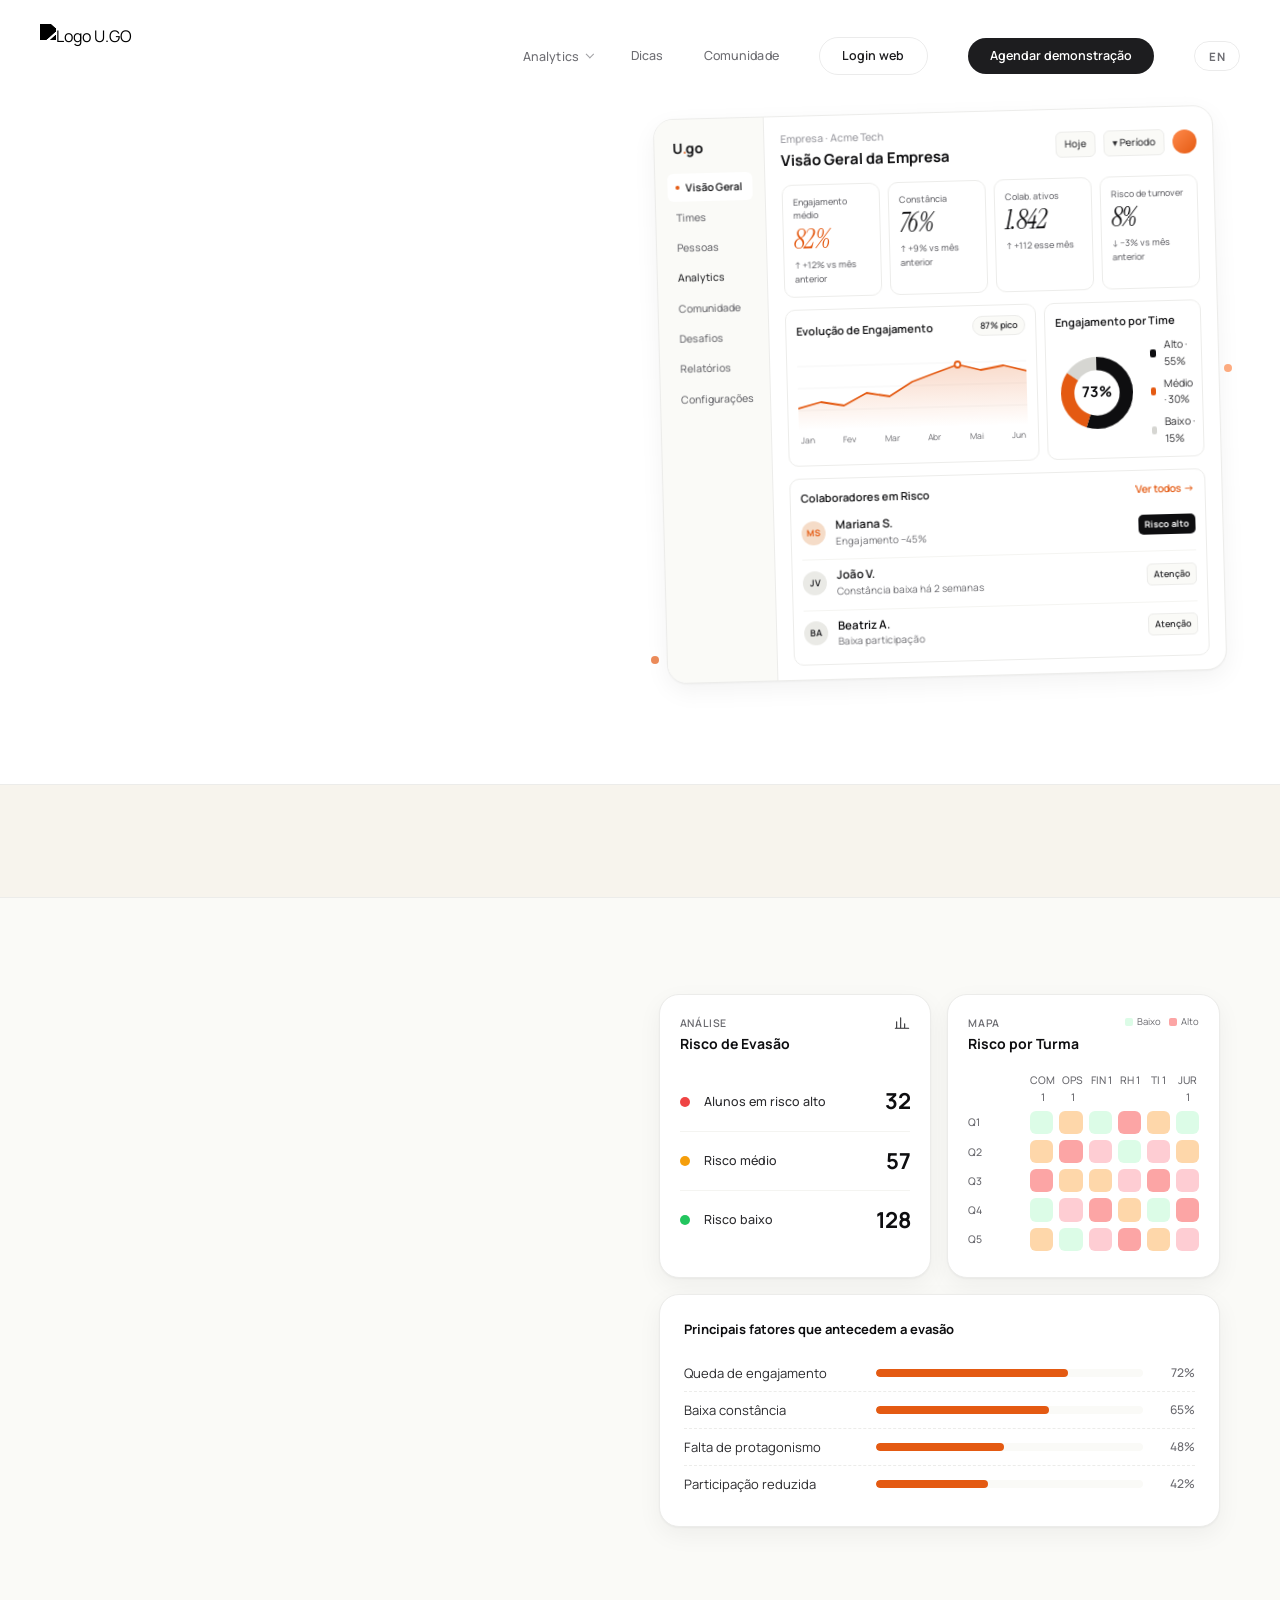
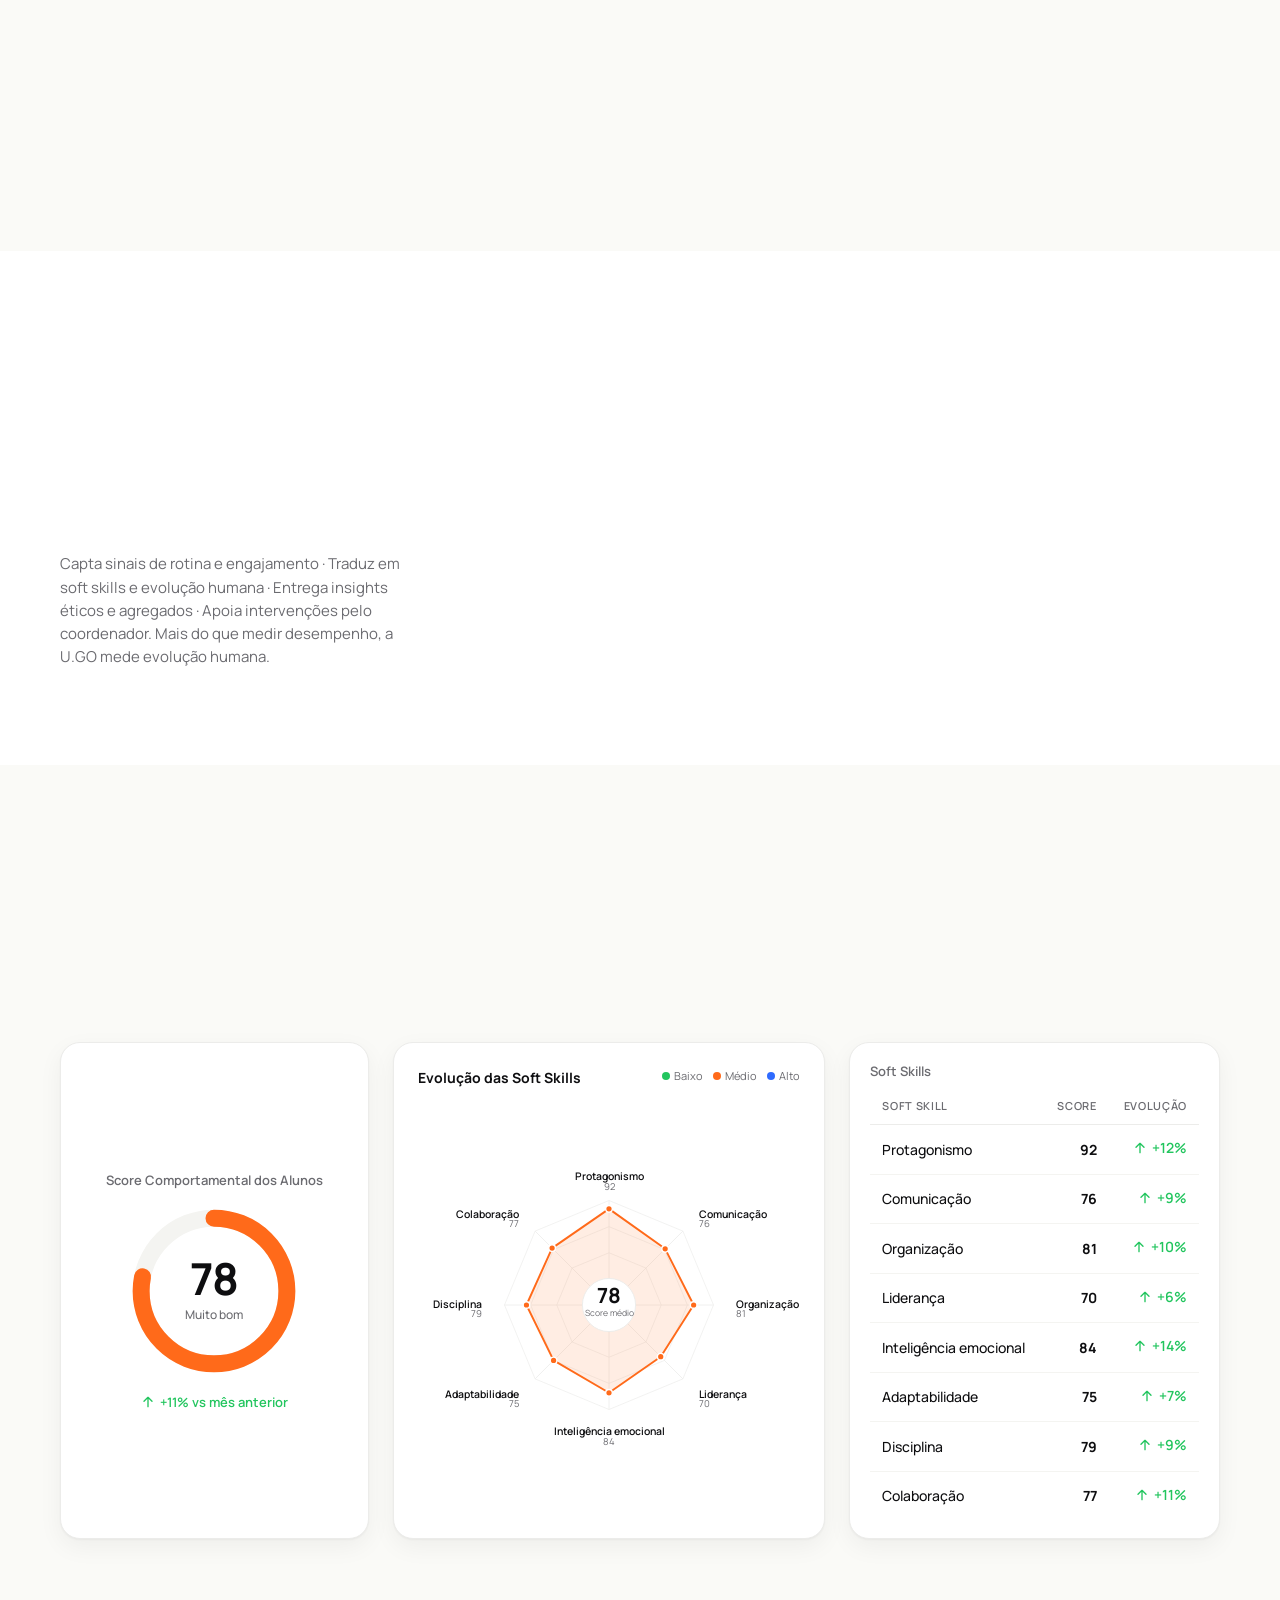
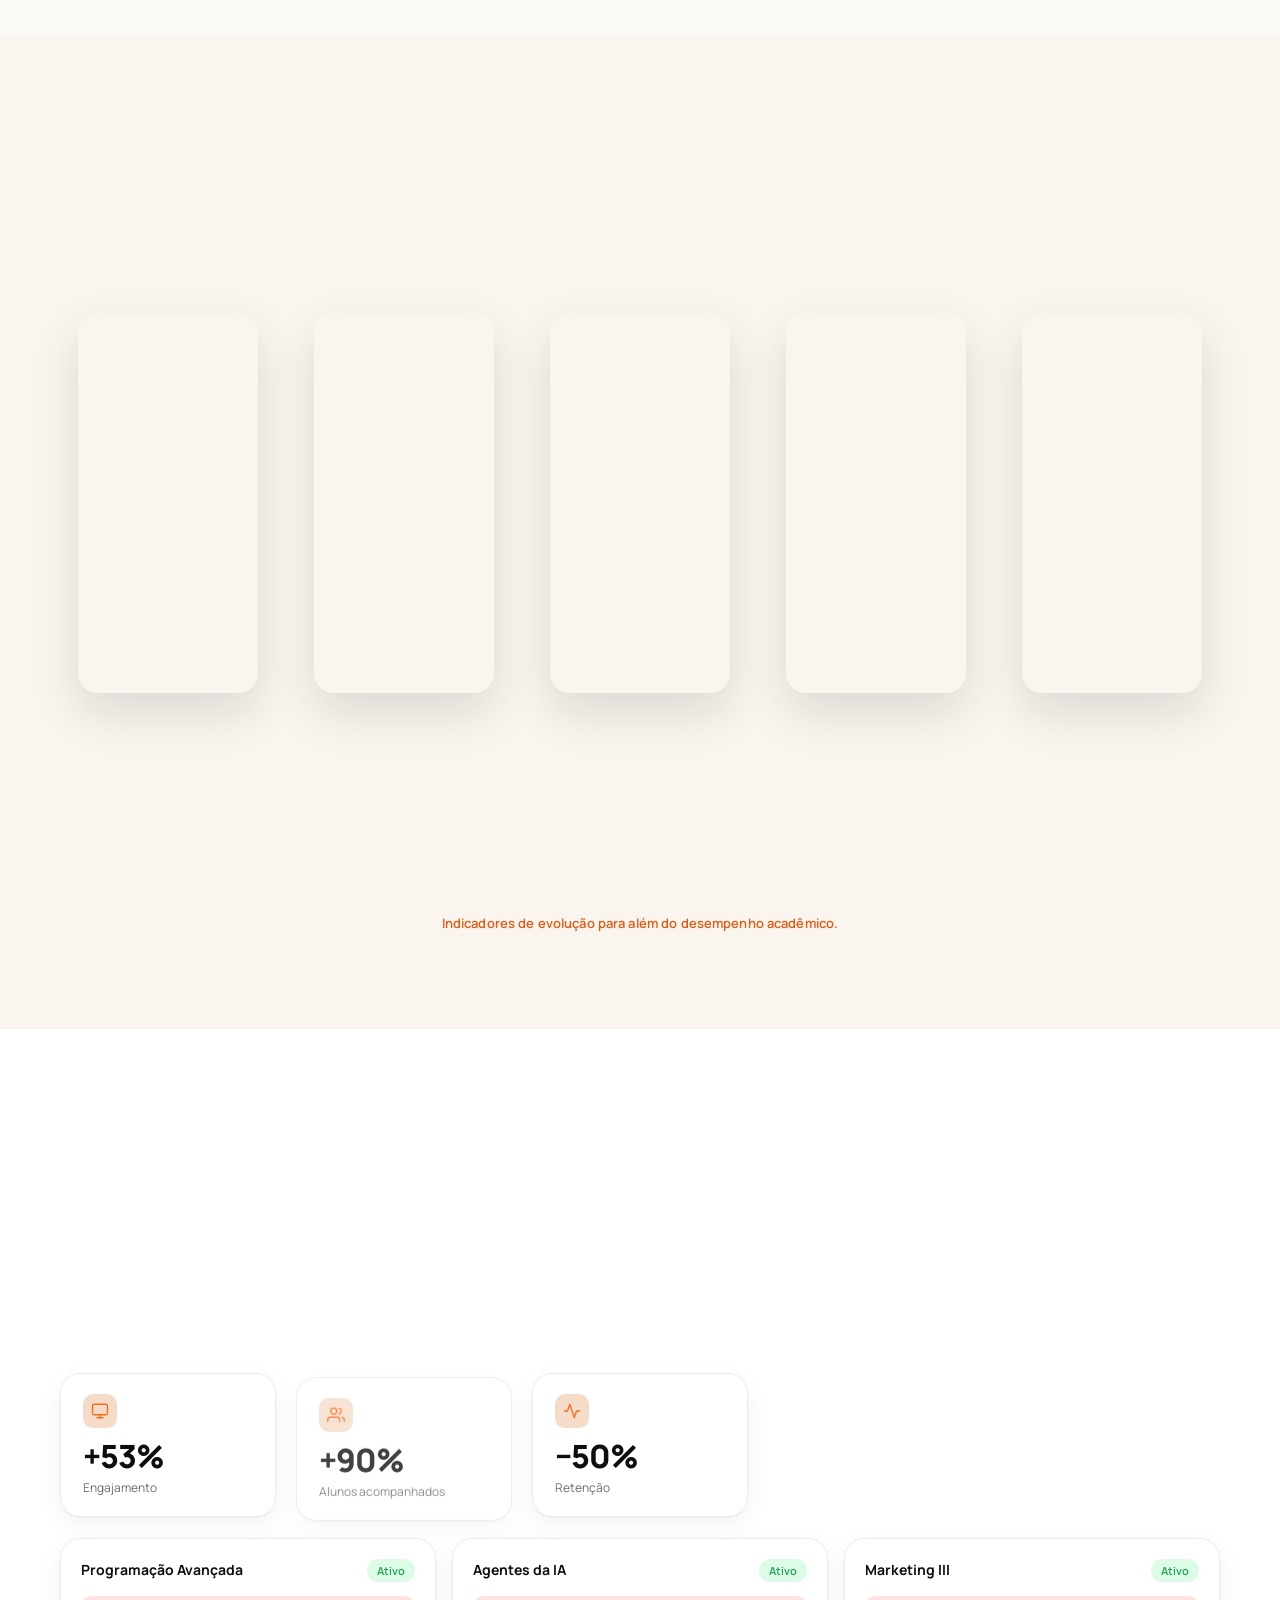
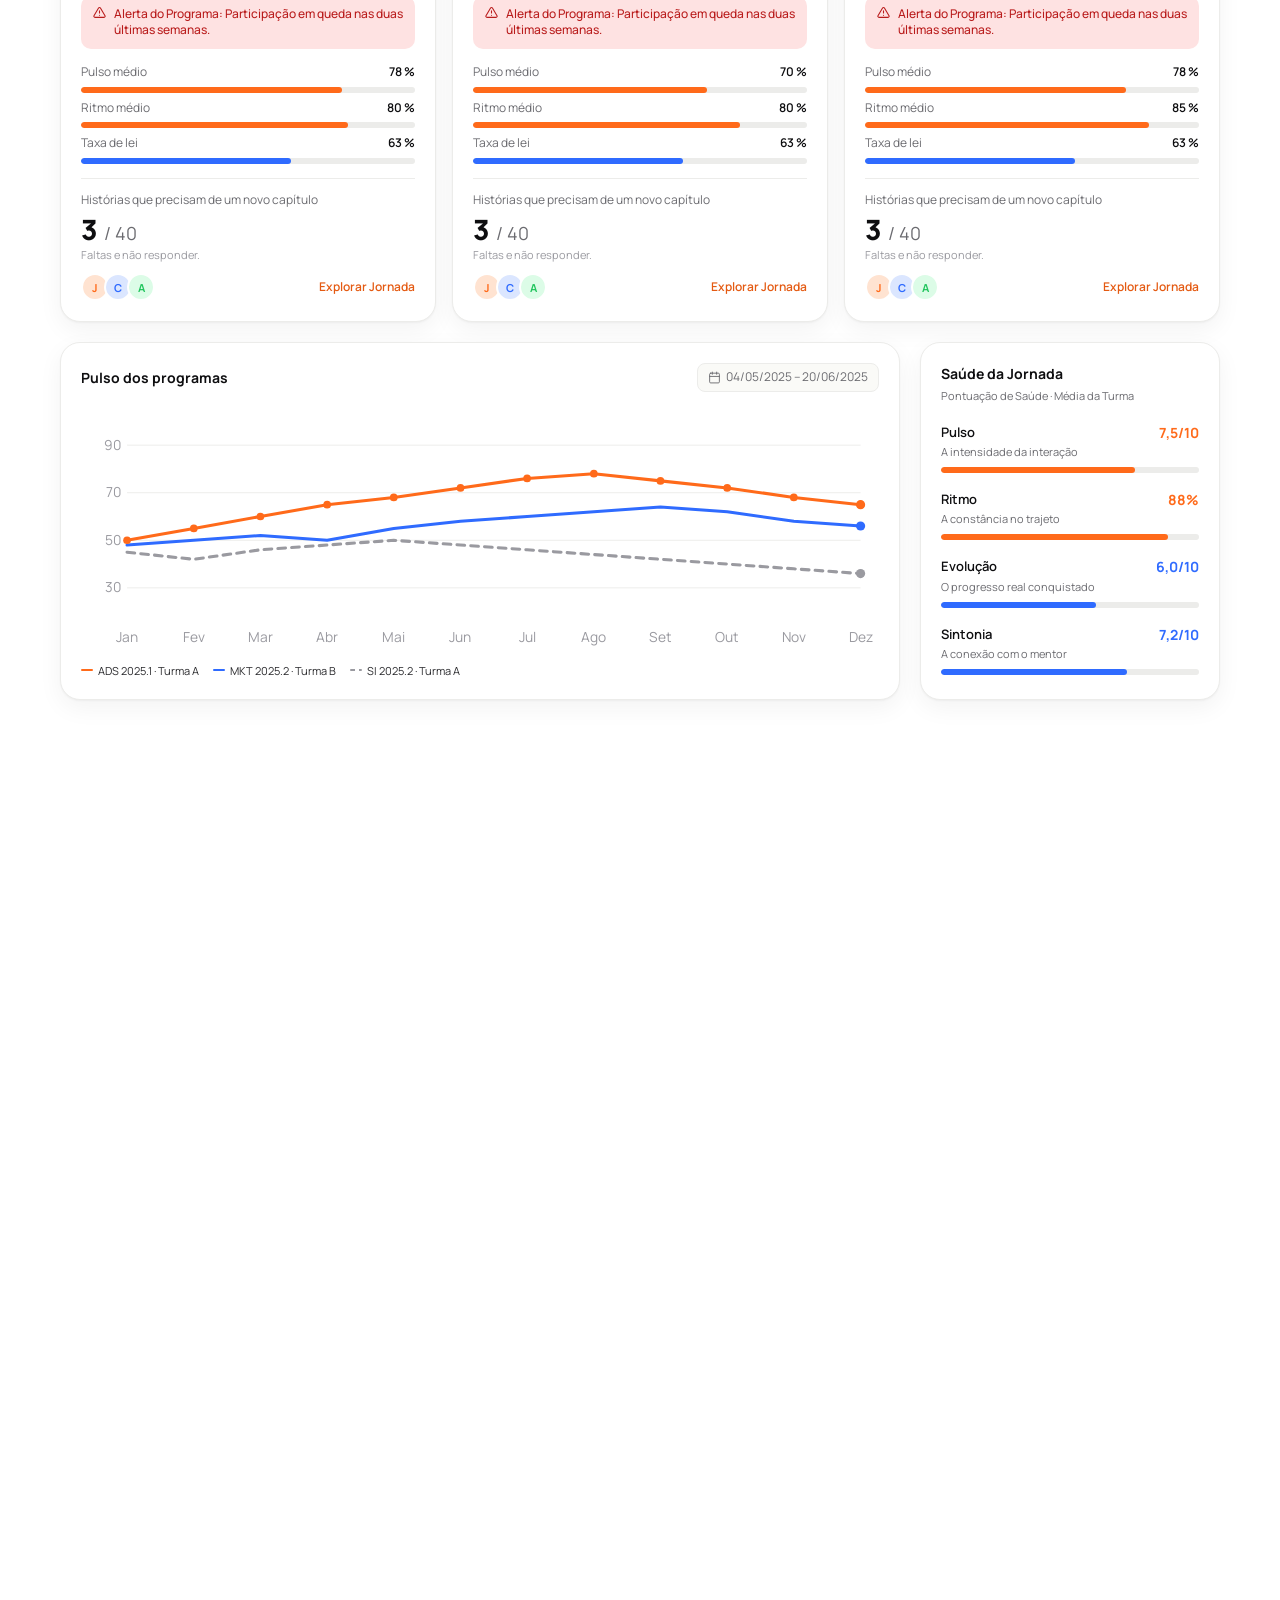
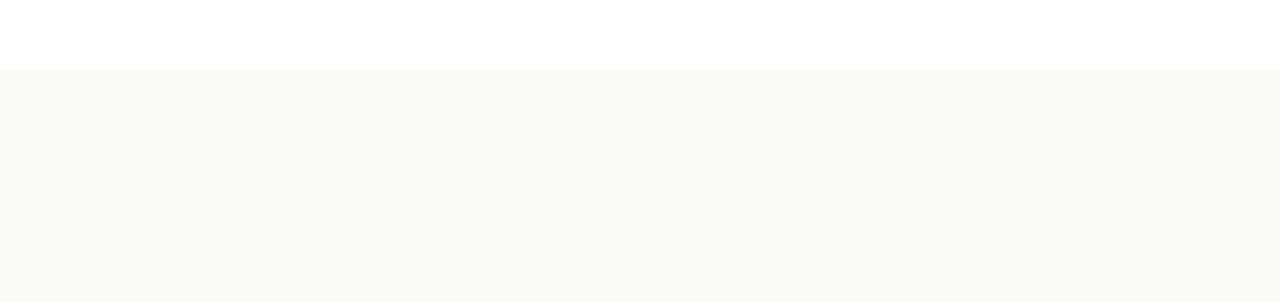
==== commit 800928d7: "fix: meta refresh redirect to .html pages from subfolder index" ====
--- a/analytics-educacional/index.html
+++ b/analytics-educacional/index.html
@@ -2,8 +2,7 @@
 <html lang="pt-BR">
 <head>
 <meta charset="UTF-8">
-<meta name="viewport" content="width=device-width, initial-scale=1.0">
-<base href="/analytics-educacional/">
+<meta http-equiv="refresh" content="0; url=/analytics-educacional.html">
 <title>U.GO Analytics Educacional — Inteligência comportamental para escolas e universidades</title>
 <meta name="description" content="Métricas reais de engajamento, soft skills e evolução humana para coordenadores e diretores — sem expor o aluno individualmente.">
 <link rel="canonical" href="https://www.ugoapp.com.br/analytics-educacional.html">
